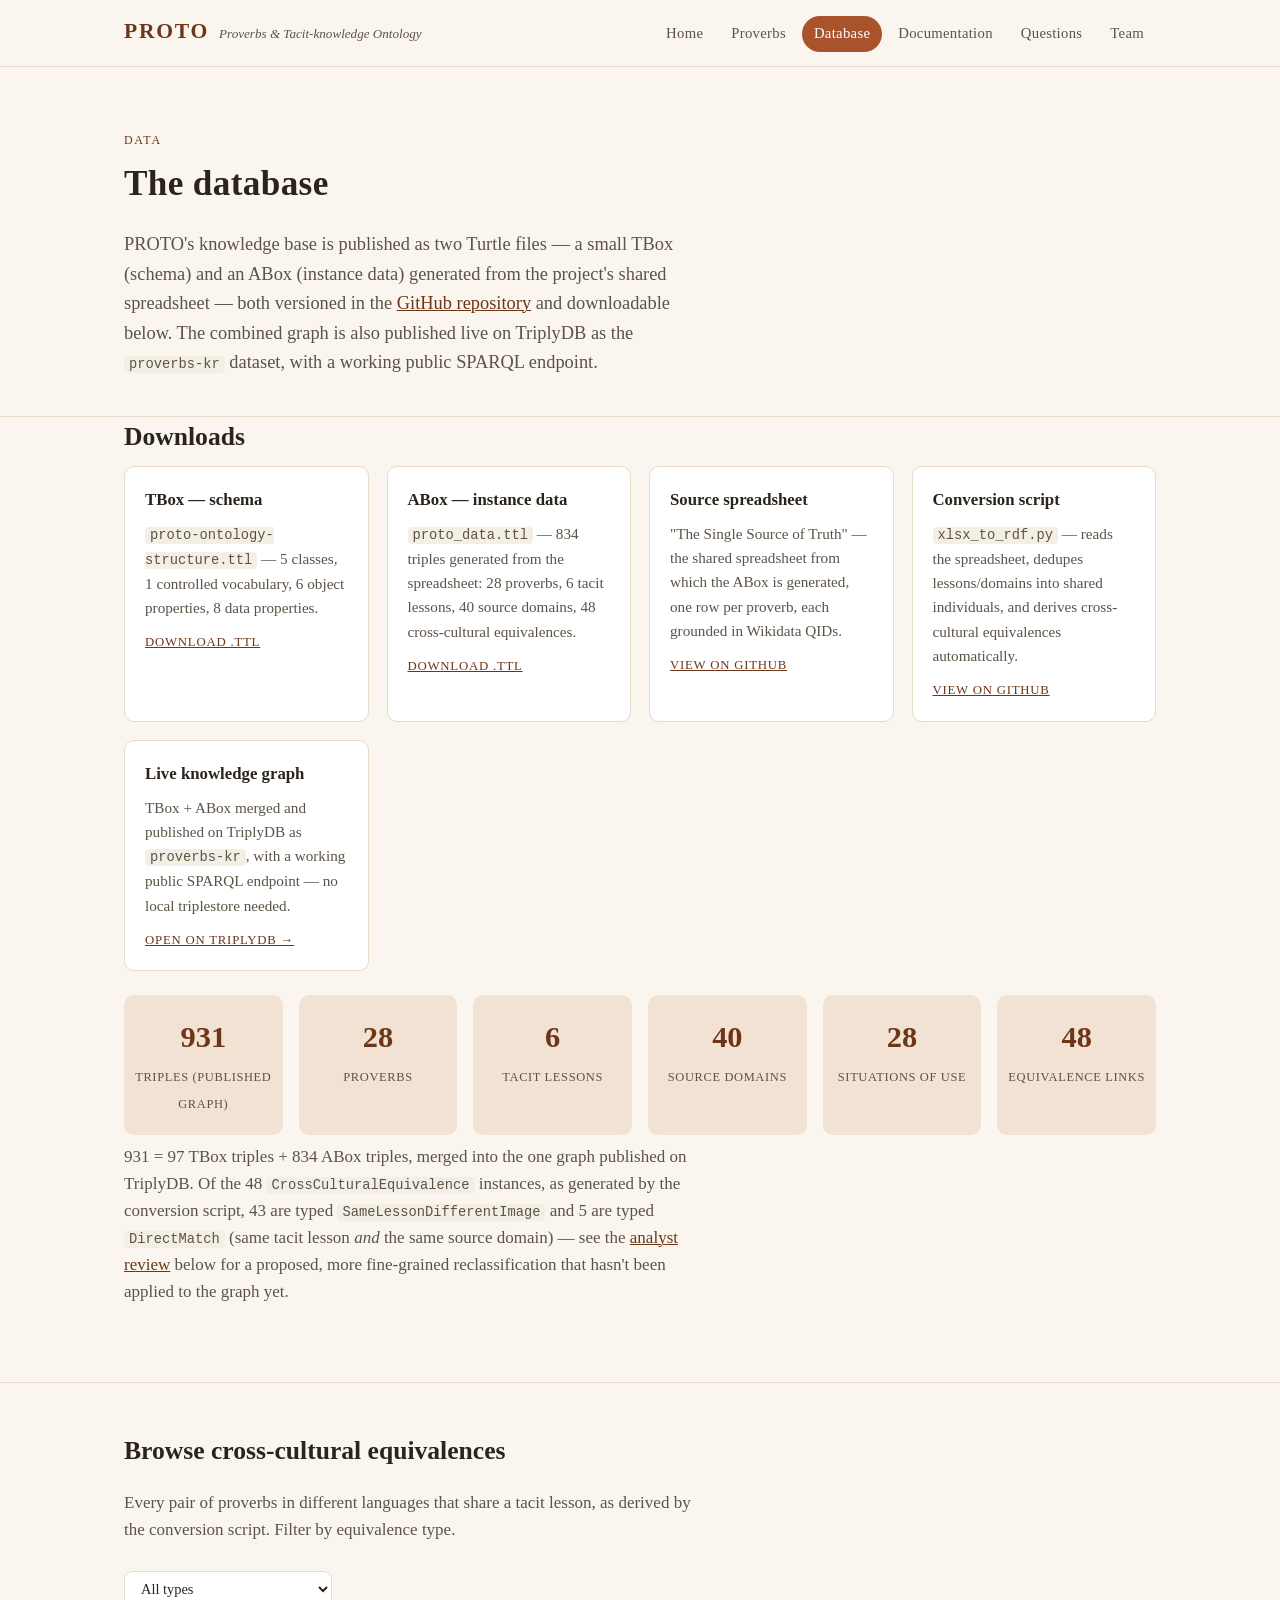
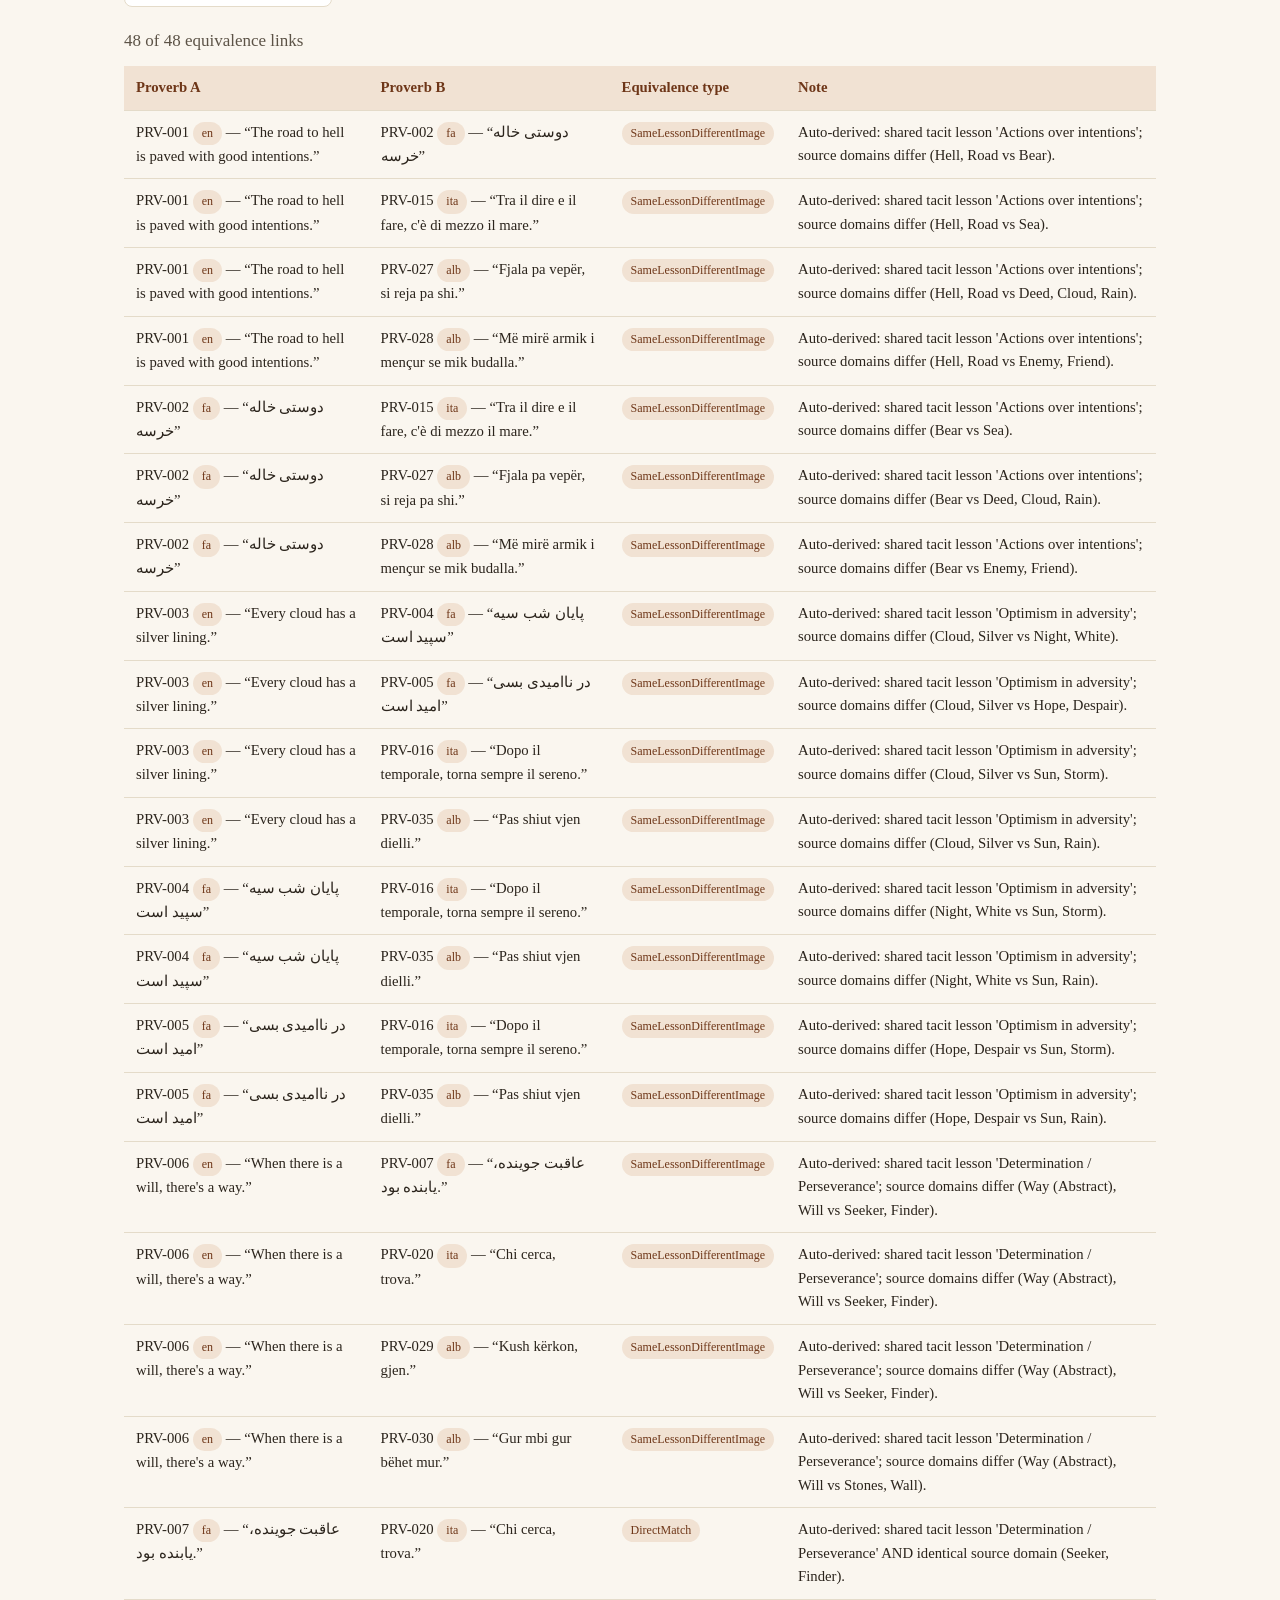
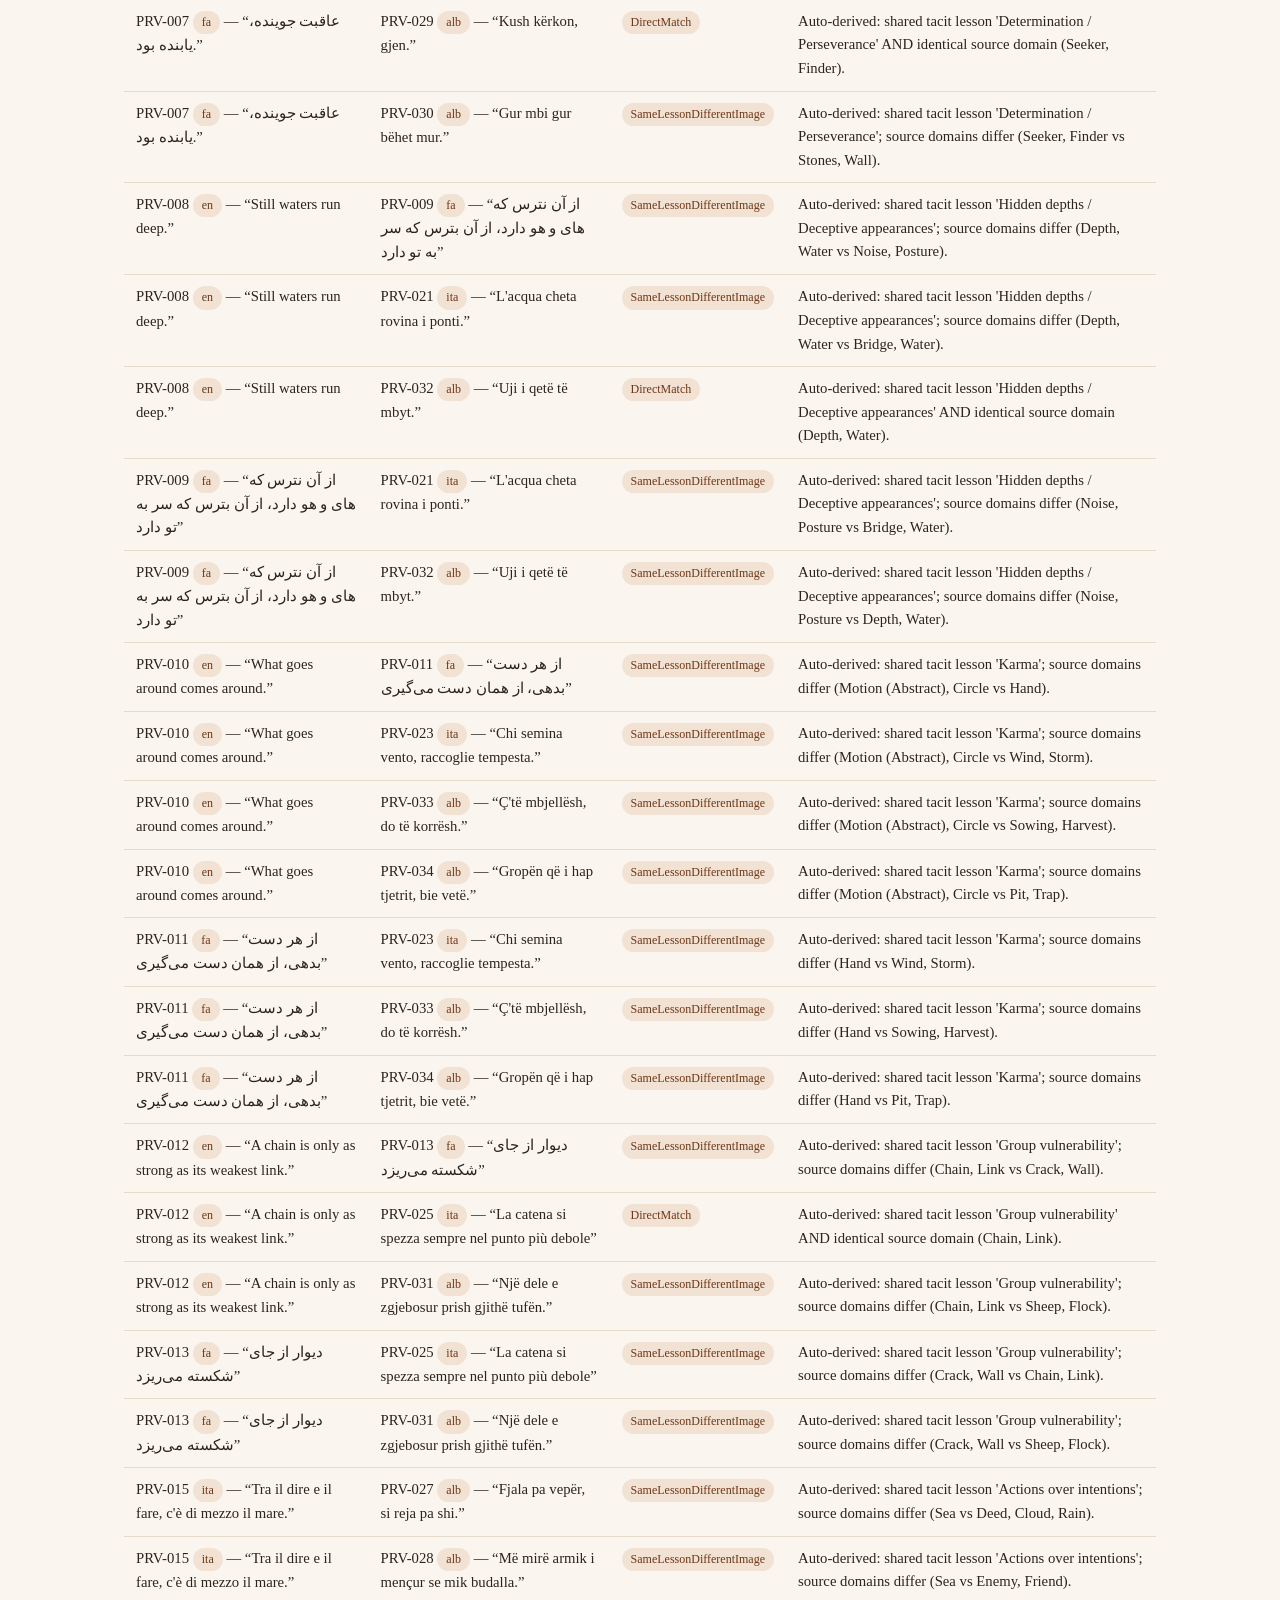
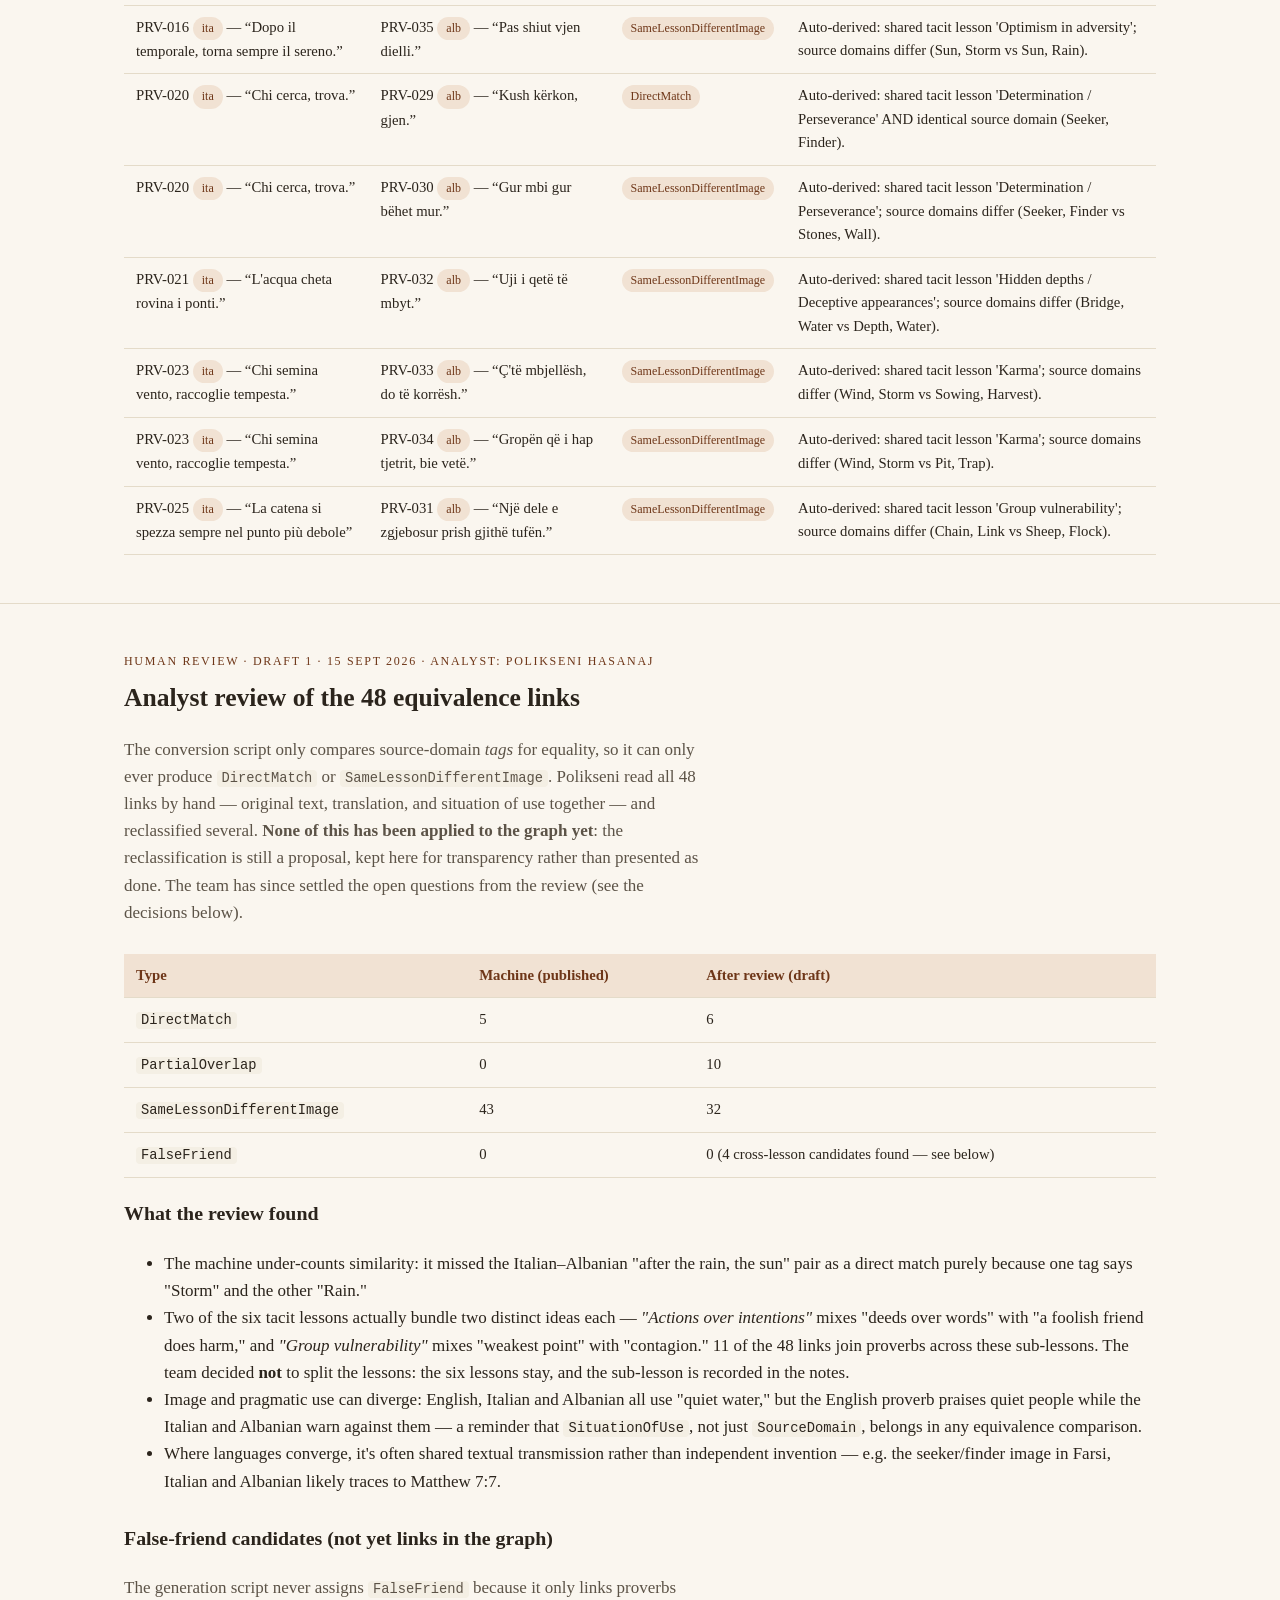
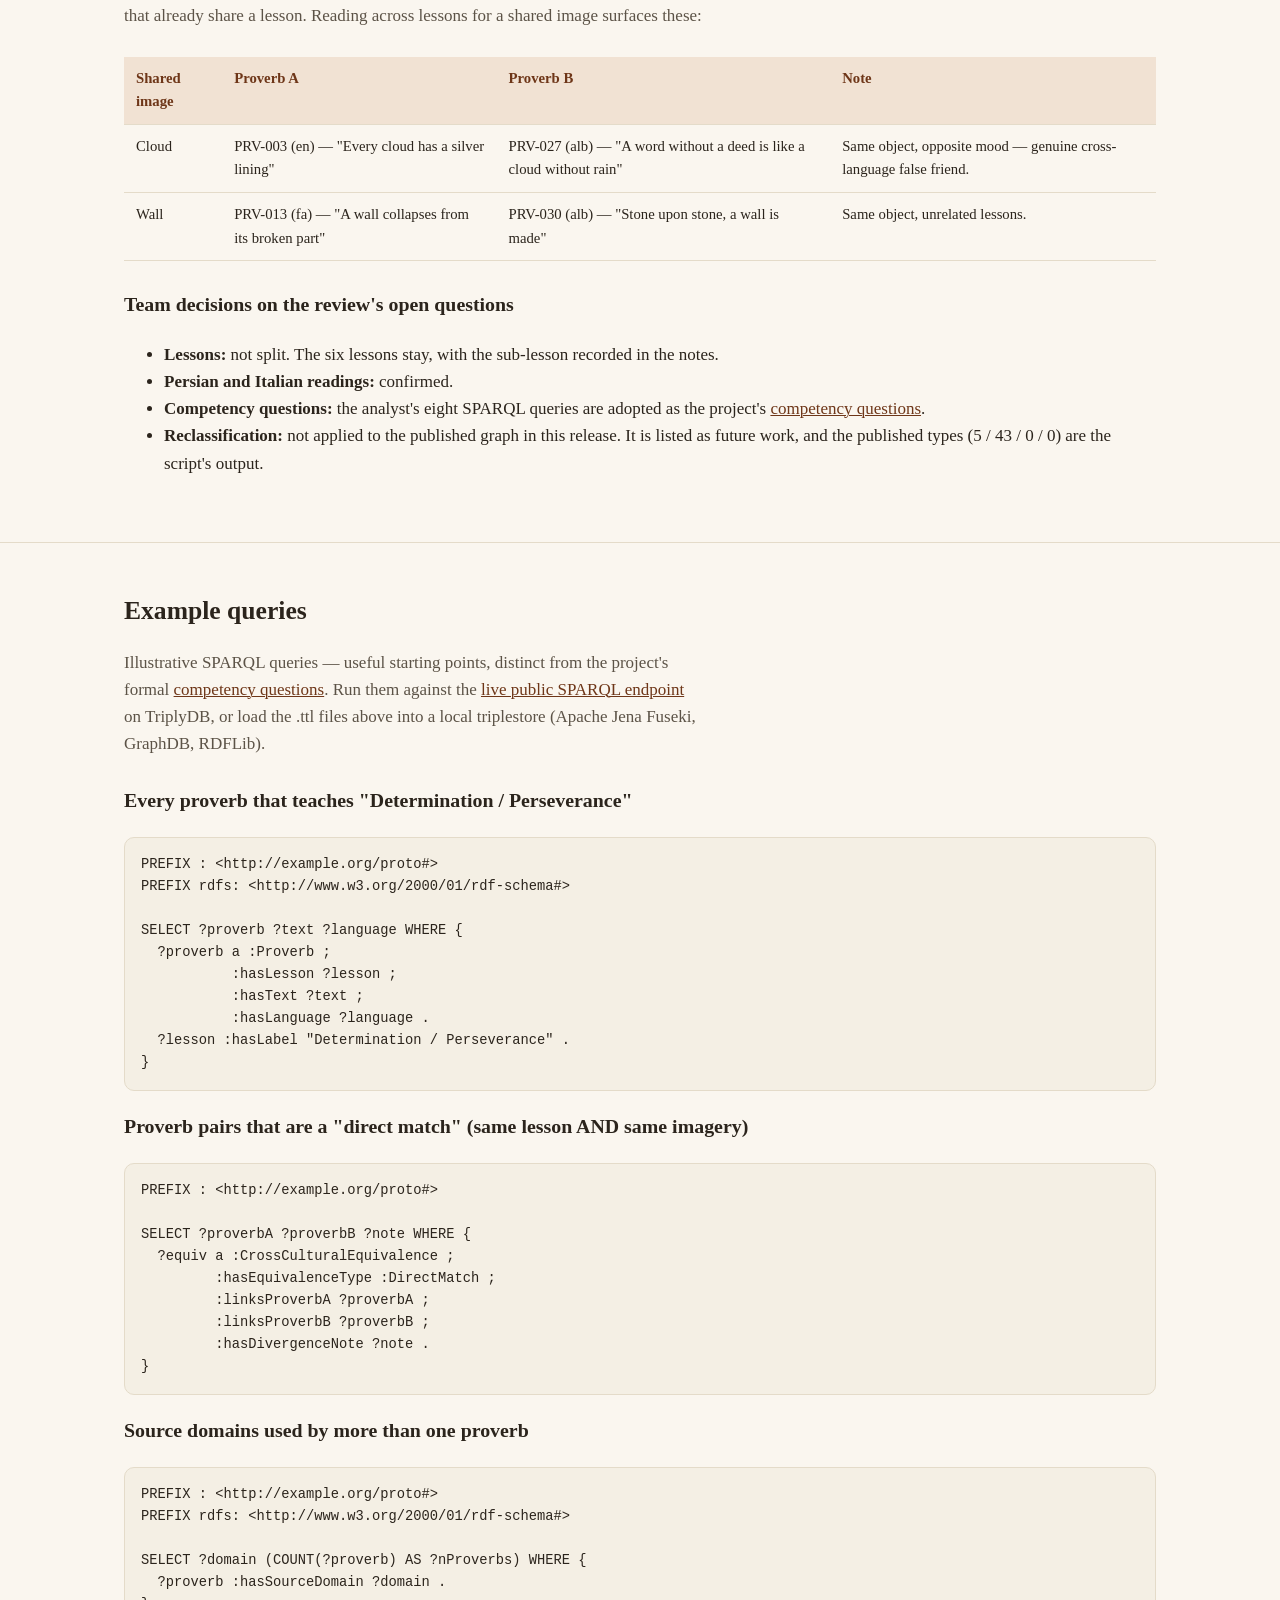
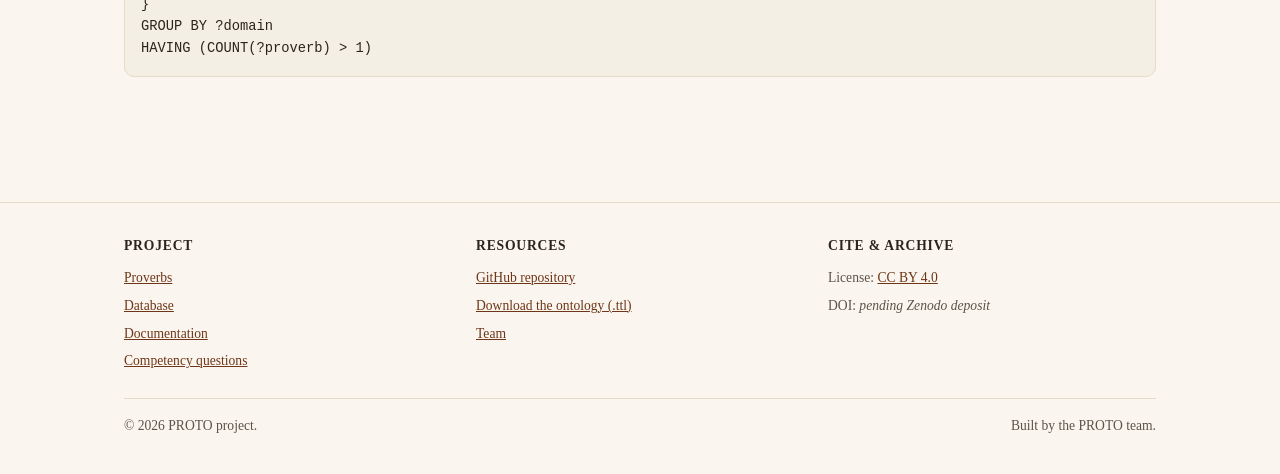
==== docs/database.html @ 0738f1cc "UI for the knowledge project" ====
<!doctype html>
<html lang="en">
<head>
  <meta charset="utf-8">
  <meta name="viewport" content="width=device-width, initial-scale=1, viewport-fit=cover">
  <title>Database — PROTO</title>
  <meta name="description" content="Download the PROTO TBox and ABox, see dataset statistics, browse cross-cultural equivalences, and example SPARQL queries.">
  <link rel="stylesheet" href="assets/css/style.css">
</head>
<body>

  <header class="site-header">
    <div class="nav-inner">
      <a class="brand" href="index.html">
        <span class="mark">PROTO</span>
        <span class="tagline">Proverbs &amp; Tacit-knowledge Ontology</span>
      </a>
      <nav class="site-nav" aria-label="Main">
        <ul>
          <li><a href="index.html">Home</a></li>
          <li><a href="proverbs.html">Proverbs</a></li>
          <li><a href="database.html" aria-current="page">Database</a></li>
          <li><a href="documentation.html">Documentation</a></li>
          <li><a href="questions.html">Questions</a></li>
          <li><a href="team.html">Team</a></li>
        </ul>
      </nav>
    </div>
  </header>

  <main>
    <section class="hero" style="padding-bottom:20px;">
      <div class="wrap">
        <p class="section-kicker">Data</p>
        <h1 style="font-size:2.2rem;">The database</h1>
        <p class="lede">
          PROTO's knowledge base is published as two Turtle files — a small TBox (schema) and
          an ABox (instance data) generated from the project's shared spreadsheet — both
          versioned in the <a href="https://github.com/callmesevda/KR-Project" target="_blank" rel="noopener">GitHub repository</a>
          and downloadable below. The combined graph is also published live on TriplyDB as
          the <code>proverbs-kr</code> dataset, with a working public SPARQL endpoint.
        </p>
      </div>
    </section>

    <section id="downloads" style="padding-top:0;">
      <div class="wrap">
        <h2 class="section-title">Downloads</h2>
        <div class="grid">
          <div class="card">
            <h3>TBox — schema</h3>
            <p><code>proto-ontology-structure.ttl</code> — 5 classes, 1 controlled vocabulary, 6 object properties, 8 data properties.</p>
            <div class="meta"><a href="data/proto-ontology-structure.ttl" download>Download .ttl</a></div>
          </div>
          <div class="card">
            <h3>ABox — instance data</h3>
            <p><code>proto_data.ttl</code> — 834 triples generated from the spreadsheet: 28 proverbs, 6 tacit lessons, 40 source domains, 48 cross-cultural equivalences.</p>
            <div class="meta"><a href="data/proto_data.ttl" download>Download .ttl</a></div>
          </div>
          <div class="card">
            <h3>Source spreadsheet</h3>
            <p>"The Single Source of Truth" — the shared spreadsheet from which the ABox is generated, one row per proverb, each grounded in Wikidata QIDs.</p>
            <div class="meta"><a href="https://github.com/callmesevda/KR-Project/blob/main/The%20Single%20Source%20of%20Truth%20-%20Formatted.xlsx" target="_blank" rel="noopener">View on GitHub</a></div>
          </div>
          <div class="card">
            <h3>Conversion script</h3>
            <p><code>xlsx_to_rdf.py</code> — reads the spreadsheet, dedupes lessons/domains into shared individuals, and derives cross-cultural equivalences automatically.</p>
            <div class="meta"><a href="https://github.com/callmesevda/KR-Project/blob/main/xlsx_to_rdf.py" target="_blank" rel="noopener">View on GitHub</a></div>
          </div>
          <div class="card">
            <h3>Live knowledge graph</h3>
            <p>TBox + ABox merged and published on TriplyDB as <code>proverbs-kr</code>, with a
              working public SPARQL endpoint — no local triplestore needed.</p>
            <div class="meta"><a href="https://triplydb.com/SevdaRezaeiMelal/proverbs-kr" target="_blank" rel="noopener">Open on TriplyDB →</a></div>
          </div>
        </div>

        <div class="stat-row">
          <div class="stat"><span class="num">931</span><span class="label">Triples (published graph)</span></div>
          <div class="stat"><span class="num">28</span><span class="label">Proverbs</span></div>
          <div class="stat"><span class="num">6</span><span class="label">Tacit lessons</span></div>
          <div class="stat"><span class="num">40</span><span class="label">Source domains</span></div>
          <div class="stat"><span class="num">28</span><span class="label">Situations of use</span></div>
          <div class="stat"><span class="num">48</span><span class="label">Equivalence links</span></div>
        </div>
        <p class="section-intro" style="margin-top:8px;">
          931 = 97 TBox triples + 834 ABox triples, merged into the one graph published on
          TriplyDB. Of the 48 <code>CrossCulturalEquivalence</code> instances, as generated by
          the conversion script, 43 are typed <code>SameLessonDifferentImage</code> and 5 are
          typed <code>DirectMatch</code> (same tacit lesson <em>and</em> the same source
          domain) — see the <a href="#review">analyst review</a> below for a proposed, more
          fine-grained reclassification that hasn't been applied to the graph yet.
        </p>
      </div>
    </section>

    <section id="equivalences">
      <div class="wrap">
        <h2 class="section-title">Browse cross-cultural equivalences</h2>
        <p class="section-intro">
          Every pair of proverbs in different languages that share a tacit lesson, as derived
          by the conversion script. Filter by equivalence type.
        </p>
        <div class="filter-bar">
          <select id="equiv-type-filter" aria-label="Filter by equivalence type">
            <option value="">All types</option>
          </select>
        </div>
        <p id="equiv-count" class="section-intro" style="margin-bottom:12px;"></p>
        <div class="table-scroll">
          <table class="data-table">
            <thead>
              <tr>
                <th>Proverb A</th>
                <th>Proverb B</th>
                <th>Equivalence type</th>
                <th>Note</th>
              </tr>
            </thead>
            <tbody id="equiv-body">
              <tr><td colspan="4">Loading…</td></tr>
            </tbody>
          </table>
        </div>
      </div>
    </section>

    <section id="review">
      <div class="wrap">
        <p class="section-kicker">Human review · Draft 1 · 15 Sept 2026 · Analyst: Polikseni Hasanaj</p>
        <h2 class="section-title">Analyst review of the 48 equivalence links</h2>
        <p class="section-intro">
          The conversion script only compares source-domain <em>tags</em> for equality, so it
          can only ever produce <code>DirectMatch</code> or <code>SameLessonDifferentImage</code>.
          Polikseni read all 48 links by hand — original text, translation, and situation of use
          together — and reclassified several. <strong>None of this has been applied to the
          graph yet</strong>: the reclassification is still a proposal, kept here for
          transparency rather than presented as done. The team has since settled the open
          questions from the review (see the decisions below).
        </p>

        <div class="table-scroll">
          <table class="data-table">
            <thead><tr><th>Type</th><th>Machine (published)</th><th>After review (draft)</th></tr></thead>
            <tbody>
              <tr><td><code>DirectMatch</code></td><td>5</td><td>6</td></tr>
              <tr><td><code>PartialOverlap</code></td><td>0</td><td>10</td></tr>
              <tr><td><code>SameLessonDifferentImage</code></td><td>43</td><td>32</td></tr>
              <tr><td><code>FalseFriend</code></td><td>0</td><td>0 (4 cross-lesson candidates found — see below)</td></tr>
            </tbody>
          </table>
        </div>

        <h3>What the review found</h3>
        <ul class="bullets" style="margin-top:8px; gap:12px;">
          <li>The machine under-counts similarity: it missed the Italian–Albanian "after the rain, the sun" pair as a direct match purely because one tag says "Storm" and the other "Rain."</li>
          <li>Two of the six tacit lessons actually bundle two distinct ideas each — <em>"Actions over intentions"</em> mixes "deeds over words" with "a foolish friend does harm," and <em>"Group vulnerability"</em> mixes "weakest point" with "contagion." 11 of the 48 links join proverbs across these sub-lessons. The team decided <strong>not</strong> to split the lessons: the six lessons stay, and the sub-lesson is recorded in the notes.</li>
          <li>Image and pragmatic use can diverge: English, Italian and Albanian all use "quiet water," but the English proverb praises quiet people while the Italian and Albanian warn against them — a reminder that <code>SituationOfUse</code>, not just <code>SourceDomain</code>, belongs in any equivalence comparison.</li>
          <li>Where languages converge, it's often shared textual transmission rather than independent invention — e.g. the seeker/finder image in Farsi, Italian and Albanian likely traces to Matthew 7:7.</li>
        </ul>

        <h3 style="margin-top:28px;">False-friend candidates (not yet links in the graph)</h3>
        <p class="section-intro">The generation script never assigns <code>FalseFriend</code> because it only links proverbs that already share a lesson. Reading across lessons for a shared image surfaces these:</p>
        <div class="table-scroll">
          <table class="data-table">
            <thead><tr><th>Shared image</th><th>Proverb A</th><th>Proverb B</th><th>Note</th></tr></thead>
            <tbody>
              <tr><td>Cloud</td><td>PRV-003 (en) — "Every cloud has a silver lining"</td><td>PRV-027 (alb) — "A word without a deed is like a cloud without rain"</td><td>Same object, opposite mood — genuine cross-language false friend.</td></tr>
              <tr><td>Wall</td><td>PRV-013 (fa) — "A wall collapses from its broken part"</td><td>PRV-030 (alb) — "Stone upon stone, a wall is made"</td><td>Same object, unrelated lessons.</td></tr>
            </tbody>
          </table>
        </div>

        <h3 style="margin-top:28px;">Team decisions on the review's open questions</h3>
        <ul class="bullets" style="margin-top:8px; gap:10px;">
          <li><strong>Lessons:</strong> not split. The six lessons stay, with the sub-lesson recorded in the notes.</li>
          <li><strong>Persian and Italian readings:</strong> confirmed.</li>
          <li><strong>Competency questions:</strong> the analyst's eight SPARQL queries are adopted as the project's <a href="questions.html">competency questions</a>.</li>
          <li><strong>Reclassification:</strong> not applied to the published graph in this release. It is listed as future work, and the published types (5 / 43 / 0 / 0) are the script's output.</li>
        </ul>
      </div>
    </section>

    <section id="sparql">
      <div class="wrap">
        <h2 class="section-title">Example queries</h2>
        <p class="section-intro">
          Illustrative SPARQL queries — useful starting points, distinct from the project's
          formal <a href="questions.html">competency questions</a>. Run them against the
          <a href="https://triplydb.com/SevdaRezaeiMelal/proverbs-kr/sparql" target="_blank" rel="noopener">live public SPARQL endpoint</a>
          on TriplyDB, or load the .ttl files above into a local triplestore (Apache Jena
          Fuseki, GraphDB, RDFLib).
        </p>

        <h3>Every proverb that teaches "Determination / Perseverance"</h3>
        <pre><code>PREFIX : &lt;http://example.org/proto#&gt;
PREFIX rdfs: &lt;http://www.w3.org/2000/01/rdf-schema#&gt;

SELECT ?proverb ?text ?language WHERE {
  ?proverb a :Proverb ;
           :hasLesson ?lesson ;
           :hasText ?text ;
           :hasLanguage ?language .
  ?lesson :hasLabel "Determination / Perseverance" .
}</code></pre>

        <h3>Proverb pairs that are a "direct match" (same lesson AND same imagery)</h3>
        <pre><code>PREFIX : &lt;http://example.org/proto#&gt;

SELECT ?proverbA ?proverbB ?note WHERE {
  ?equiv a :CrossCulturalEquivalence ;
         :hasEquivalenceType :DirectMatch ;
         :linksProverbA ?proverbA ;
         :linksProverbB ?proverbB ;
         :hasDivergenceNote ?note .
}</code></pre>

        <h3>Source domains used by more than one proverb</h3>
        <pre><code>PREFIX : &lt;http://example.org/proto#&gt;
PREFIX rdfs: &lt;http://www.w3.org/2000/01/rdf-schema#&gt;

SELECT ?domain (COUNT(?proverb) AS ?nProverbs) WHERE {
  ?proverb :hasSourceDomain ?domain .
}
GROUP BY ?domain
HAVING (COUNT(?proverb) &gt; 1)</code></pre>
      </div>
    </section>
  </main>

  <footer class="site-footer">
    <div class="wrap">
      <div class="footer-cols">
        <div>
          <h4>Project</h4>
          <ul>
            <li><a href="proverbs.html">Proverbs</a></li>
            <li><a href="database.html">Database</a></li>
            <li><a href="documentation.html">Documentation</a></li>
            <li><a href="questions.html">Competency questions</a></li>
          </ul>
        </div>
        <div>
          <h4>Resources</h4>
          <ul>
            <li><a href="https://github.com/callmesevda/KR-Project" target="_blank" rel="noopener">GitHub repository</a></li>
            <li><a href="database.html#downloads">Download the ontology (.ttl)</a></li>
            <li><a href="team.html">Team</a></li>
          </ul>
        </div>
        <div>
          <h4>Cite &amp; archive</h4>
          <ul>
            <li>License: <a href="https://creativecommons.org/licenses/by/4.0/" target="_blank" rel="noopener">CC BY 4.0</a></li>
            <li>DOI: <em>pending Zenodo deposit</em></li>
          </ul>
        </div>
      </div>
      <div class="footer-bottom">
        <span>© 2026 PROTO project.</span>
        <span>Built by the PROTO team.</span>
      </div>
    </div>
  </footer>

  <script src="assets/js/proto-data.js"></script>
  <script src="assets/js/equivalences.js"></script>
</body>
</html>
---- docs/assets/css/style.css ----
/* ==========================================================================
   PROTO — Proverbs & Tacit-knowledge Ontology
   Shared stylesheet for the project website
   ========================================================================== */

:root {
  --ink: #2b241c;
  --ink-soft: #5c5347;
  --paper: #faf6ef;
  --paper-raised: #ffffff;
  --line: #e4dbc9;
  --accent: #a8532c;
  --accent-soft: #f1e2d3;
  --accent-ink: #6e3618;
  --code-bg: #f4efe4;
  --radius: 10px;
  --max-width: 1080px;
  color-scheme: light;
}

@media (prefers-color-scheme: dark) {
  :root:not([data-theme="light"]) {
    --ink: #ece5d8;
    --ink-soft: #b9ad99;
    --paper: #1b1712;
    --paper-raised: #241f18;
    --line: #3a3226;
    --accent: #e08a5b;
    --accent-soft: #3a2a1c;
    --accent-ink: #f1b98d;
    --code-bg: #211c15;
    color-scheme: dark;
  }
}

:root[data-theme="dark"] {
  --ink: #ece5d8;
  --ink-soft: #b9ad99;
  --paper: #1b1712;
  --paper-raised: #241f18;
  --line: #3a3226;
  --accent: #e08a5b;
  --accent-soft: #3a2a1c;
  --accent-ink: #f1b98d;
  --code-bg: #211c15;
  color-scheme: dark;
}

* { box-sizing: border-box; }

html {
  padding-top: env(safe-area-inset-top, 0px);
  padding-bottom: env(safe-area-inset-bottom, 0px);
}

body {
  margin: 0;
  background: var(--paper);
  color: var(--ink);
  font-family: "Iowan Old Style", "Palatino Linotype", Georgia, "Source Serif Pro", serif;
  line-height: 1.6;
  font-size: 17px;
}

img { max-width: 100%; }
[hidden] { display: none !important; }

a { color: var(--accent-ink); text-decoration-thickness: 1px; }
a:hover { color: var(--accent); }

.wrap {
  max-width: var(--max-width);
  margin: 0 auto;
  padding: 0 24px;
}

/* ---- Header / nav ---- */
header.site-header {
  position: sticky;
  top: env(safe-area-inset-top, 0px);
  z-index: 20;
  background: var(--paper);
  border-bottom: 1px solid var(--line);
}

.nav-inner {
  max-width: var(--max-width);
  margin: 0 auto;
  padding: 14px 24px;
  display: flex;
  align-items: baseline;
  justify-content: space-between;
  gap: 16px;
  flex-wrap: wrap;
}

.brand {
  display: flex;
  align-items: baseline;
  gap: 10px;
  text-decoration: none;
  color: var(--ink);
}
.brand .mark {
  font-family: "Trajan Pro", "Cinzel", Georgia, serif;
  font-weight: 700;
  letter-spacing: 0.08em;
  font-size: 1.35rem;
  color: var(--accent-ink);
}
.brand .tagline {
  font-size: 0.82rem;
  color: var(--ink-soft);
  font-style: italic;
}

nav.site-nav ul {
  list-style: none;
  display: flex;
  gap: 4px;
  margin: 0;
  padding: 0;
  flex-wrap: wrap;
}
nav.site-nav a {
  display: inline-block;
  padding: 6px 12px;
  border-radius: 999px;
  text-decoration: none;
  color: var(--ink-soft);
  font-size: 0.92rem;
  letter-spacing: 0.02em;
}
nav.site-nav a:hover { background: var(--accent-soft); color: var(--accent-ink); }
nav.site-nav a[aria-current="page"] {
  background: var(--accent);
  color: #fff;
}

/* ---- Hero ---- */
.hero {
  padding: 64px 0 40px;
  border-bottom: 1px solid var(--line);
}
.hero h1 {
  font-size: clamp(2rem, 5vw, 3rem);
  margin: 0 0 12px;
  letter-spacing: 0.01em;
}
.hero .lede {
  font-size: 1.15rem;
  color: var(--ink-soft);
  max-width: 62ch;
}
.hero .cta-row {
  margin-top: 26px;
  display: flex;
  gap: 12px;
  flex-wrap: wrap;
}

.btn {
  display: inline-block;
  padding: 10px 20px;
  border-radius: 999px;
  border: 1px solid var(--accent);
  color: var(--accent-ink);
  text-decoration: none;
  font-size: 0.95rem;
  background: transparent;
}
.btn.solid {
  background: var(--accent);
  color: #fff;
  border-color: var(--accent);
}
.btn:hover { opacity: 0.85; }

/* ---- Sections ---- */
main { padding-bottom: 64px; }
section { padding: 48px 0; border-bottom: 1px solid var(--line); }
section:last-of-type { border-bottom: none; }

h2.section-title {
  font-size: 1.6rem;
  margin: 0 0 8px;
}
.section-kicker {
  text-transform: uppercase;
  letter-spacing: 0.14em;
  font-size: 0.75rem;
  color: var(--accent-ink);
  margin: 0 0 6px;
}
.section-intro {
  color: var(--ink-soft);
  max-width: 68ch;
  margin-bottom: 28px;
}

/* ---- Cards / grid ---- */
.grid {
  display: grid;
  grid-template-columns: repeat(auto-fill, minmax(240px, 1fr));
  gap: 18px;
}
.card {
  background: var(--paper-raised);
  border: 1px solid var(--line);
  border-radius: var(--radius);
  padding: 20px;
}
.card h3 { margin: 0 0 8px; font-size: 1.05rem; }
.card p { margin: 0; color: var(--ink-soft); font-size: 0.95rem; }
.card .meta {
  margin-top: 12px;
  font-size: 0.8rem;
  color: var(--accent-ink);
  text-transform: uppercase;
  letter-spacing: 0.06em;
}

/* ---- Stat row ---- */
.stat-row {
  display: grid;
  grid-template-columns: repeat(auto-fit, minmax(140px, 1fr));
  gap: 16px;
  margin: 24px 0 8px;
}
.stat {
  text-align: center;
  padding: 18px 8px;
  background: var(--accent-soft);
  border-radius: var(--radius);
}
.stat .num {
  font-size: 1.9rem;
  font-weight: 700;
  color: var(--accent-ink);
  display: block;
}
.stat .label {
  font-size: 0.78rem;
  color: var(--ink-soft);
  text-transform: uppercase;
  letter-spacing: 0.05em;
}

/* ---- Tables ---- */
.table-scroll { overflow-x: auto; }
table.data-table {
  width: 100%;
  border-collapse: collapse;
  font-size: 0.92rem;
  min-width: 720px;
}
table.data-table th, table.data-table td {
  text-align: left;
  padding: 10px 12px;
  border-bottom: 1px solid var(--line);
  vertical-align: top;
}
table.data-table th {
  background: var(--accent-soft);
  color: var(--accent-ink);
  position: sticky;
  top: 0;
  font-weight: 600;
}
table.data-table tr:hover td { background: var(--accent-soft); }
.tag {
  display: inline-block;
  padding: 2px 9px;
  border-radius: 999px;
  background: var(--accent-soft);
  color: var(--accent-ink);
  font-size: 0.75rem;
}

/* ---- Filter bar (proverbs page) ---- */
.filter-bar {
  display: flex;
  gap: 10px;
  flex-wrap: wrap;
  margin-bottom: 20px;
}
.filter-bar input, .filter-bar select {
  font-family: inherit;
  font-size: 0.9rem;
  padding: 8px 12px;
  border-radius: 8px;
  border: 1px solid var(--line);
  background: var(--paper-raised);
  color: var(--ink);
}
.filter-bar input { flex: 1; min-width: 180px; }

/* ---- Code / turtle blocks ---- */
pre, code {
  font-family: "SF Mono", Menlo, Consolas, monospace;
  font-size: 0.86rem;
}
pre {
  background: var(--code-bg);
  border: 1px solid var(--line);
  border-radius: var(--radius);
  padding: 16px;
  overflow-x: auto;
}
code { background: var(--code-bg); padding: 1px 5px; border-radius: 4px; }
pre code { background: none; padding: 0; }

/* ---- Details / summary (collapsible SPARQL, etc.) ---- */
details {
  border: 1px solid var(--line);
  border-radius: var(--radius);
  background: var(--paper-raised);
  padding: 4px 16px;
}
details[open] { padding-bottom: 14px; }
details summary {
  cursor: pointer;
  padding: 10px 0;
  font-size: 0.88rem;
  color: var(--accent-ink);
  font-weight: 600;
}
details pre { margin-top: 4px; }

/* ---- Notice / pending banner ---- */
.notice {
  border: 1px dashed var(--accent);
  background: var(--accent-soft);
  border-radius: var(--radius);
  padding: 14px 18px;
  font-size: 0.9rem;
  color: var(--accent-ink);
  margin: 16px 0;
}
.notice strong { color: var(--ink); }

/* ---- Team ---- */
.team-grid {
  display: grid;
  grid-template-columns: repeat(auto-fill, minmax(220px, 1fr));
  gap: 20px;
}
.team-card {
  text-align: center;
  padding: 24px 16px;
  background: var(--paper-raised);
  border: 1px solid var(--line);
  border-radius: var(--radius);
}
.avatar {
  width: 72px;
  height: 72px;
  border-radius: 50%;
  margin: 0 auto 14px;
  display: flex;
  align-items: center;
  justify-content: center;
  background: var(--accent-soft);
  color: var(--accent-ink);
  font-weight: 700;
  font-size: 1.3rem;
  border: 1px solid var(--line);
}
.team-card h3 { margin: 0 0 4px; }
.team-card .role { color: var(--accent-ink); font-size: 0.85rem; margin-bottom: 8px; }
.team-card p { color: var(--ink-soft); font-size: 0.9rem; }

/* ---- Footer ---- */
footer.site-footer {
  border-top: 1px solid var(--line);
  padding: 32px 0 40px;
  padding-bottom: calc(40px + env(safe-area-inset-bottom, 0px));
  color: var(--ink-soft);
  font-size: 0.85rem;
}
.footer-cols {
  display: grid;
  grid-template-columns: repeat(auto-fit, minmax(180px, 1fr));
  gap: 24px;
  margin-bottom: 20px;
}
.footer-cols h4 {
  margin: 0 0 10px;
  color: var(--ink);
  font-size: 0.85rem;
  text-transform: uppercase;
  letter-spacing: 0.06em;
}
.footer-cols ul { list-style: none; margin: 0; padding: 0; }
.footer-cols li { margin-bottom: 6px; }
.footer-bottom {
  border-top: 1px solid var(--line);
  padding-top: 16px;
  display: flex;
  justify-content: space-between;
  flex-wrap: wrap;
  gap: 10px;
}

@media (max-width: 640px) {
  .nav-inner { flex-direction: column; align-items: flex-start; }
  .hero { padding: 44px 0 28px; }
}
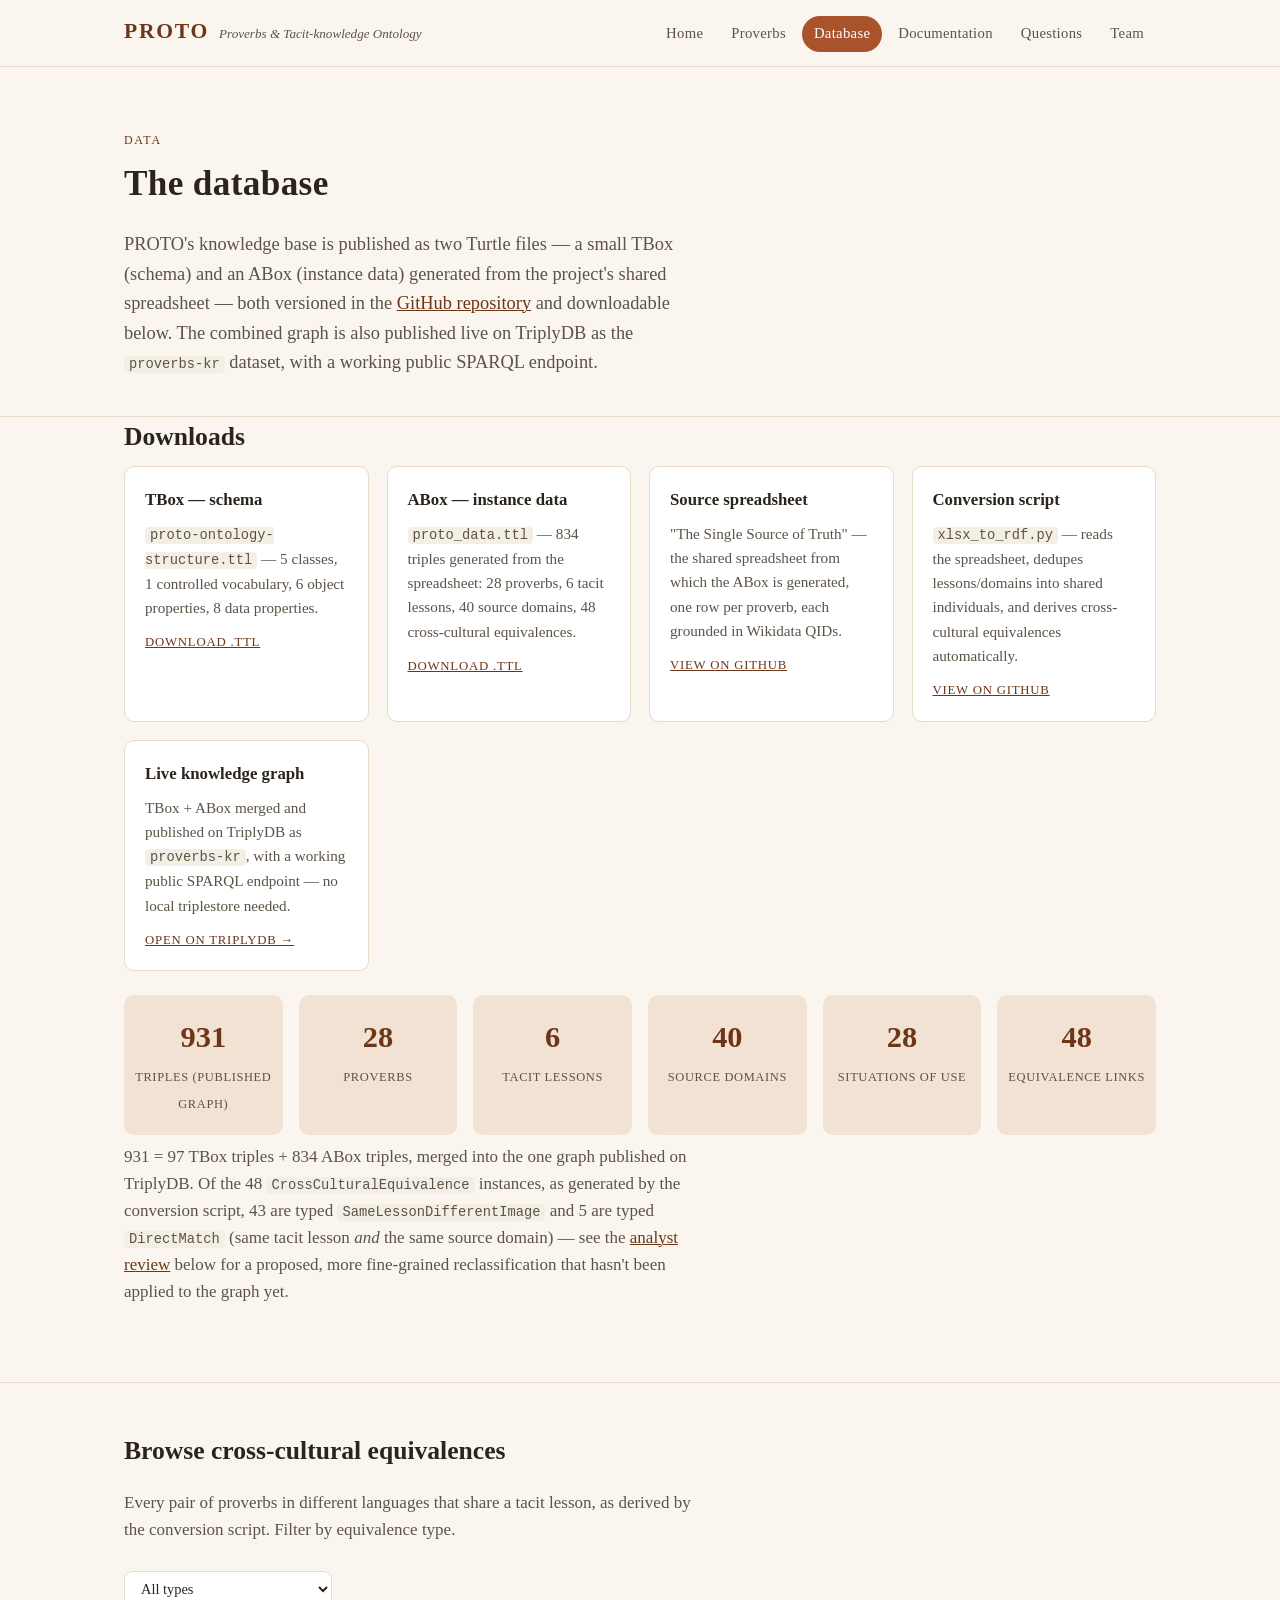
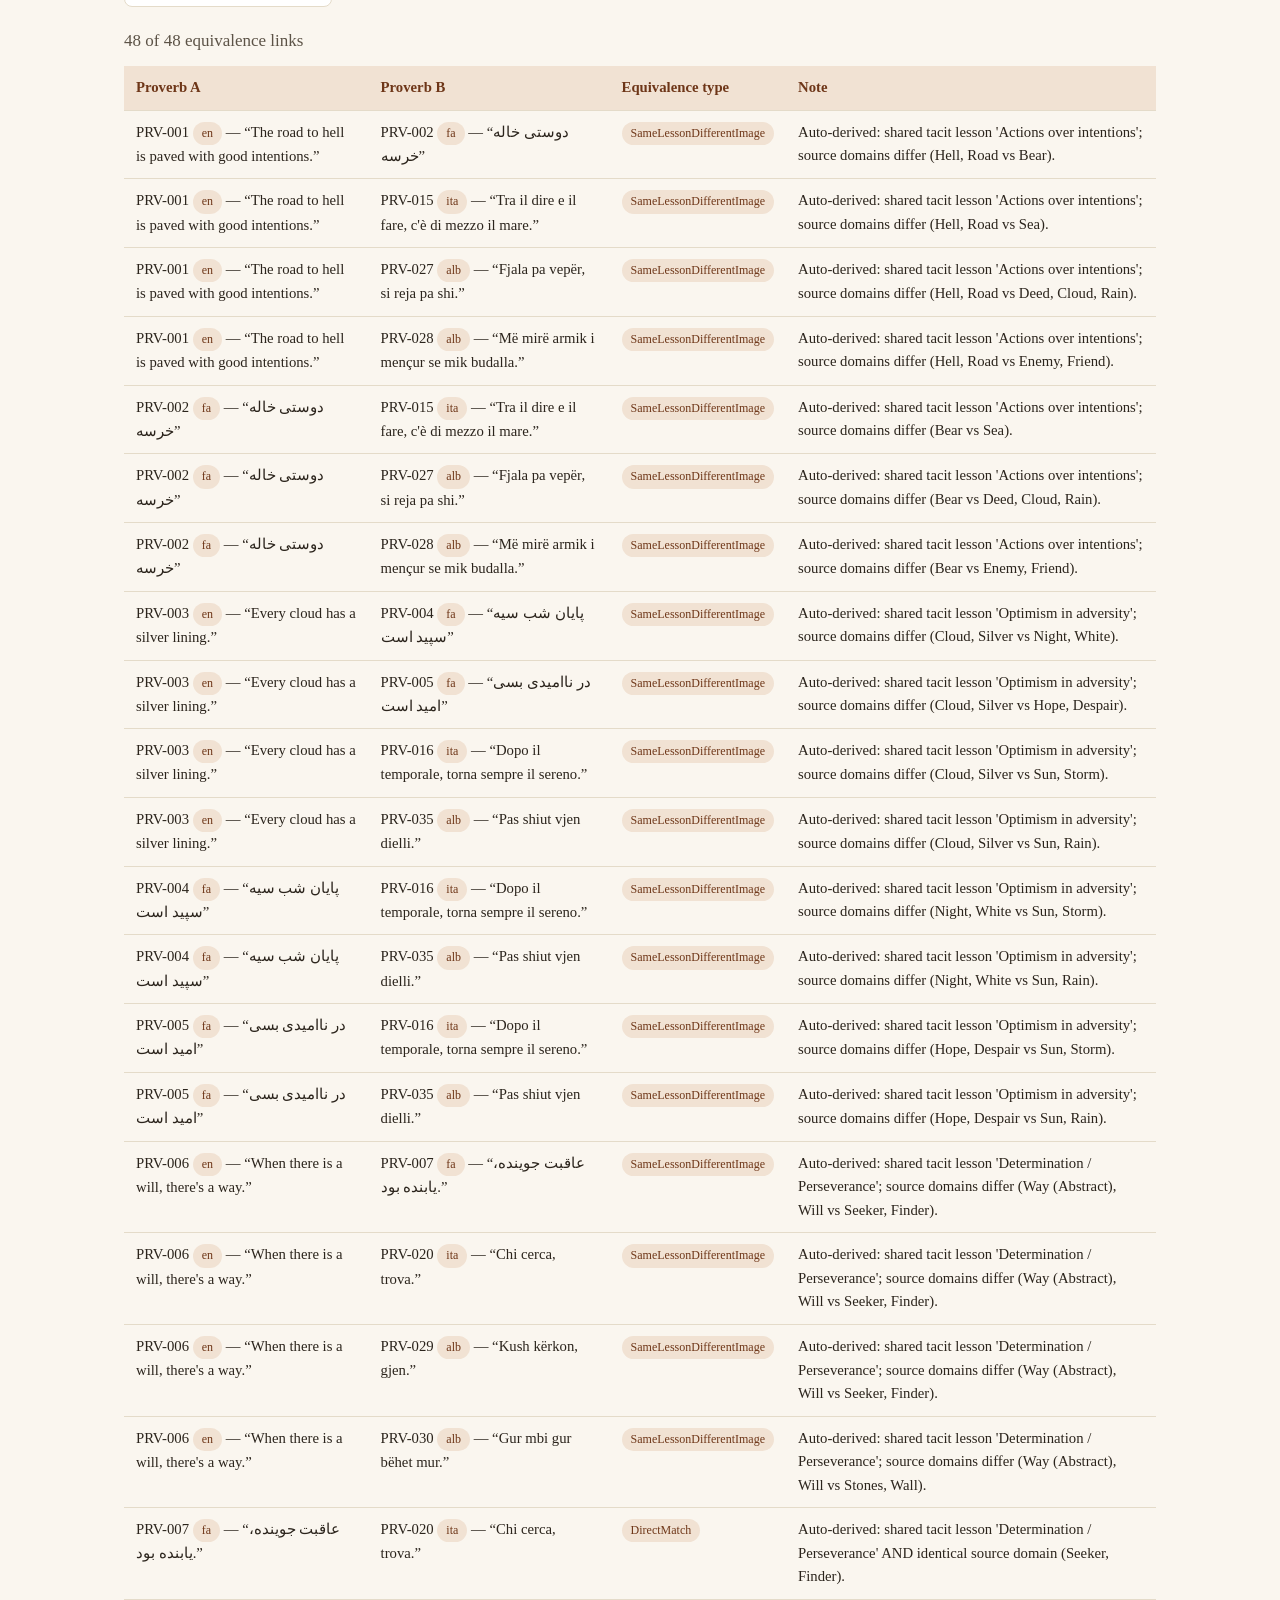
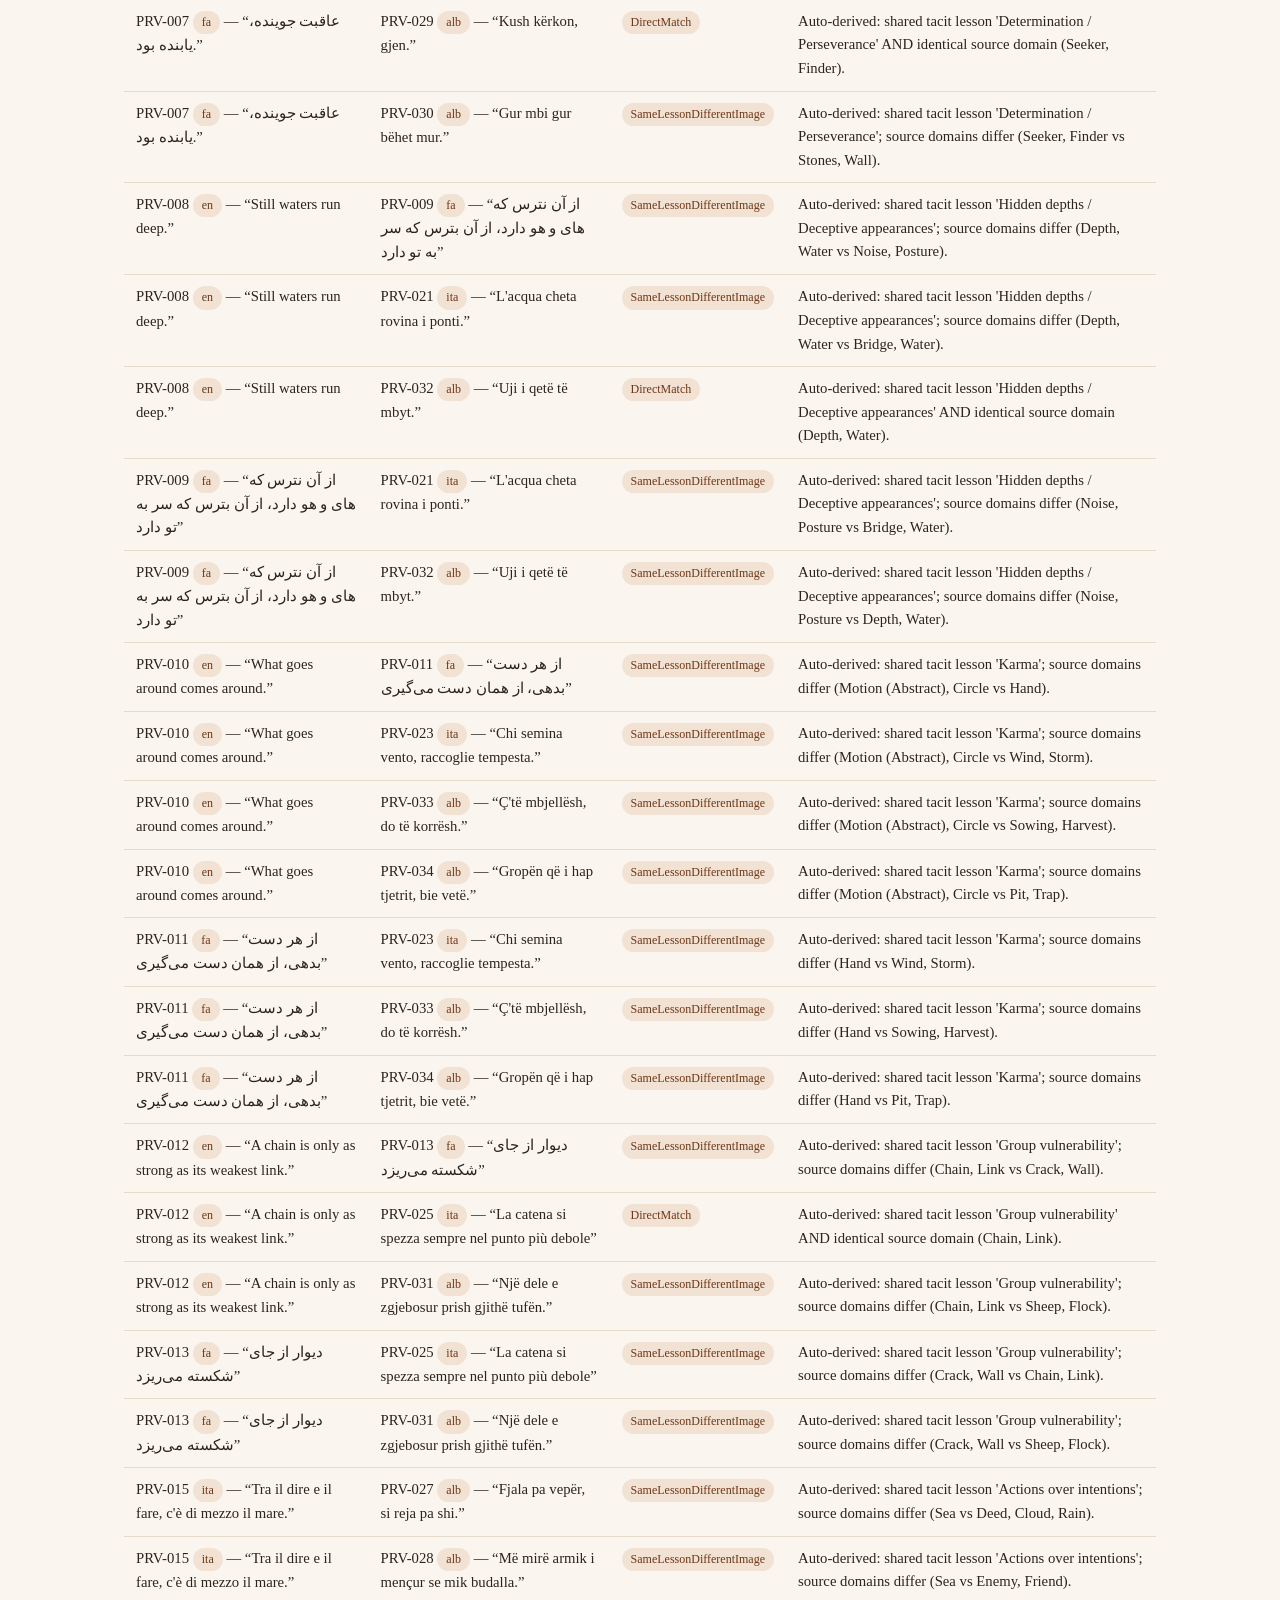
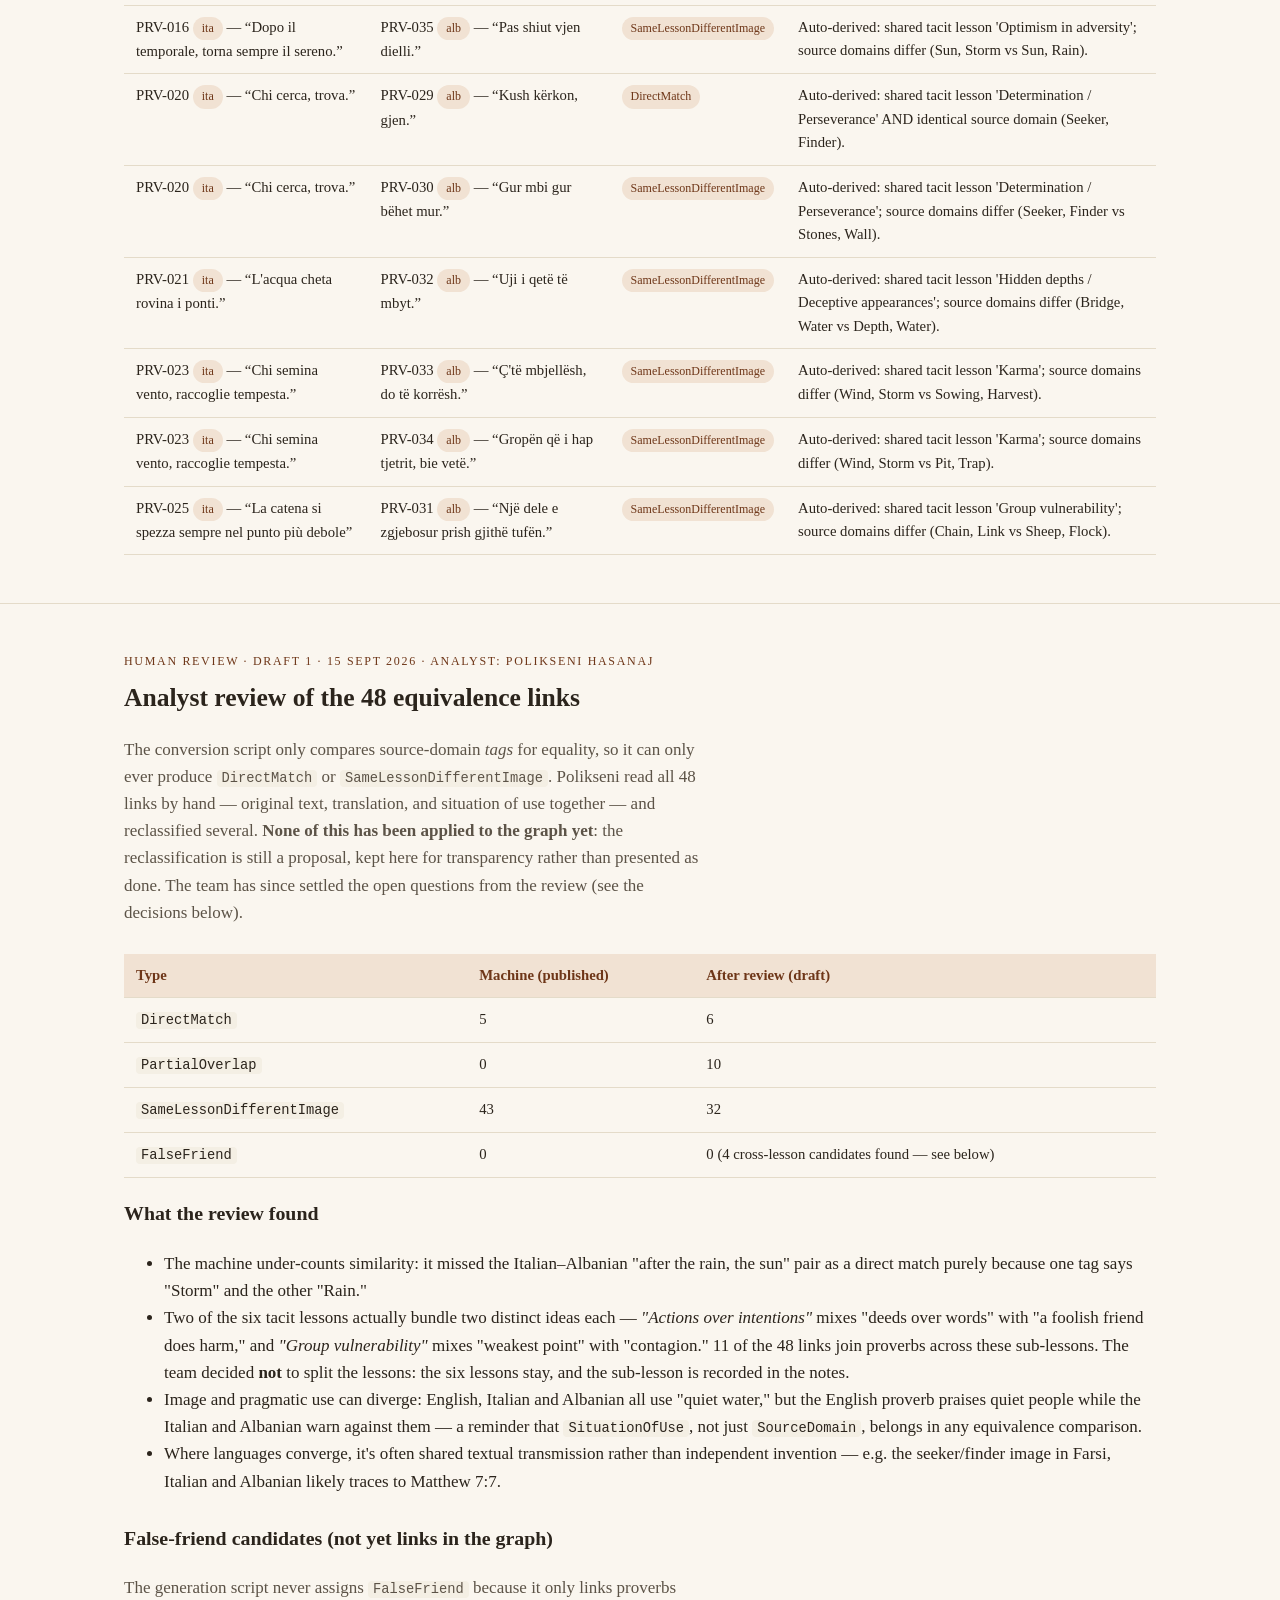
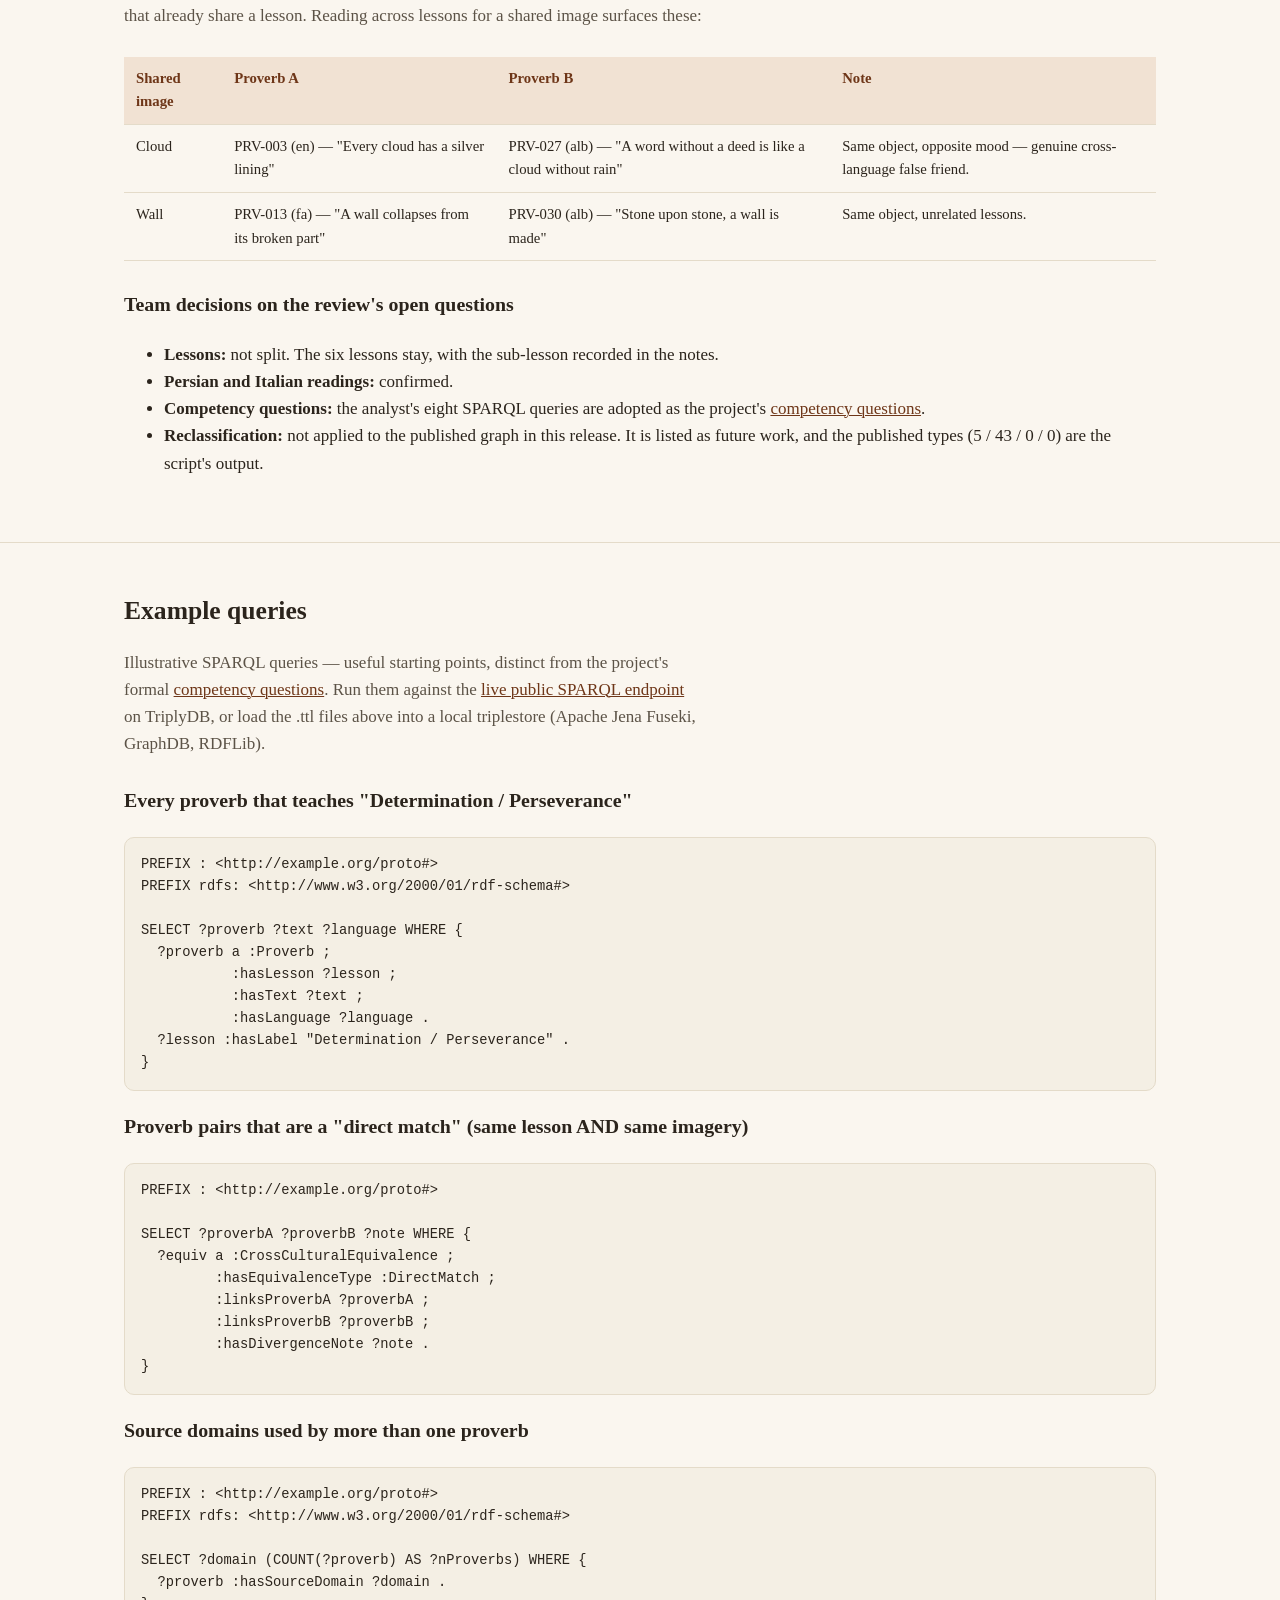
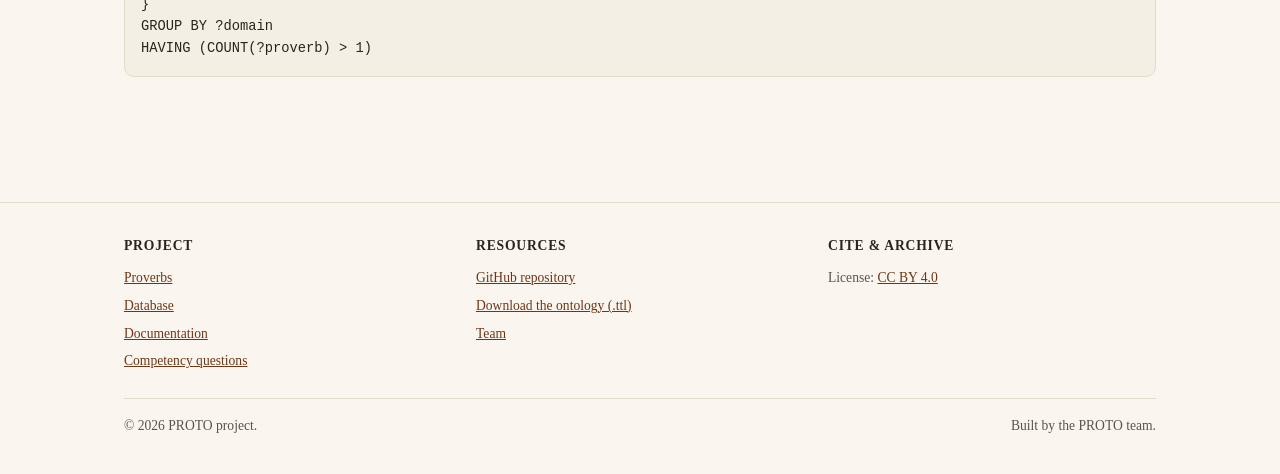
==== commit 812d17cd: "deleted useless files and made some corrections" ====
--- a/docs/database.html
+++ b/docs/database.html
@@ -252,7 +252,6 @@
           <h4>Cite &amp; archive</h4>
           <ul>
             <li>License: <a href="https://creativecommons.org/licenses/by/4.0/" target="_blank" rel="noopener">CC BY 4.0</a></li>
-            <li>DOI: <em>pending Zenodo deposit</em></li>
           </ul>
         </div>
       </div>
--- a/docs/assets/css/style.css
+++ b/docs/assets/css/style.css
@@ -1,8 +1,3 @@
-/* ==========================================================================
-   PROTO — Proverbs & Tacit-knowledge Ontology
-   Shared stylesheet for the project website
-   ========================================================================== */
-
 :root {
   --ink: #2b241c;
   --ink-soft: #5c5347;
@@ -74,7 +69,6 @@
   padding: 0 24px;
 }
 
-/* ---- Header / nav ---- */
 header.site-header {
   position: sticky;
   top: env(safe-area-inset-top, 0px);
@@ -137,7 +131,6 @@
   color: #fff;
 }
 
-/* ---- Hero ---- */
 .hero {
   padding: 64px 0 40px;
   border-bottom: 1px solid var(--line);
@@ -176,7 +169,6 @@
 }
 .btn:hover { opacity: 0.85; }
 
-/* ---- Sections ---- */
 main { padding-bottom: 64px; }
 section { padding: 48px 0; border-bottom: 1px solid var(--line); }
 section:last-of-type { border-bottom: none; }
@@ -198,7 +190,6 @@
   margin-bottom: 28px;
 }
 
-/* ---- Cards / grid ---- */
 .grid {
   display: grid;
   grid-template-columns: repeat(auto-fill, minmax(240px, 1fr));
@@ -220,7 +211,6 @@
   letter-spacing: 0.06em;
 }
 
-/* ---- Stat row ---- */
 .stat-row {
   display: grid;
   grid-template-columns: repeat(auto-fit, minmax(140px, 1fr));
@@ -246,7 +236,6 @@
   letter-spacing: 0.05em;
 }
 
-/* ---- Tables ---- */
 .table-scroll { overflow-x: auto; }
 table.data-table {
   width: 100%;
@@ -277,7 +266,6 @@
   font-size: 0.75rem;
 }
 
-/* ---- Filter bar (proverbs page) ---- */
 .filter-bar {
   display: flex;
   gap: 10px;
@@ -295,7 +283,6 @@
 }
 .filter-bar input { flex: 1; min-width: 180px; }
 
-/* ---- Code / turtle blocks ---- */
 pre, code {
   font-family: "SF Mono", Menlo, Consolas, monospace;
   font-size: 0.86rem;
@@ -310,7 +297,6 @@
 code { background: var(--code-bg); padding: 1px 5px; border-radius: 4px; }
 pre code { background: none; padding: 0; }
 
-/* ---- Details / summary (collapsible SPARQL, etc.) ---- */
 details {
   border: 1px solid var(--line);
   border-radius: var(--radius);
@@ -327,7 +313,6 @@
 }
 details pre { margin-top: 4px; }
 
-/* ---- Notice / pending banner ---- */
 .notice {
   border: 1px dashed var(--accent);
   background: var(--accent-soft);
@@ -339,7 +324,6 @@
 }
 .notice strong { color: var(--ink); }
 
-/* ---- Team ---- */
 .team-grid {
   display: grid;
   grid-template-columns: repeat(auto-fill, minmax(220px, 1fr));
@@ -370,7 +354,6 @@
 .team-card .role { color: var(--accent-ink); font-size: 0.85rem; margin-bottom: 8px; }
 .team-card p { color: var(--ink-soft); font-size: 0.9rem; }
 
-/* ---- Footer ---- */
 footer.site-footer {
   border-top: 1px solid var(--line);
   padding: 32px 0 40px;
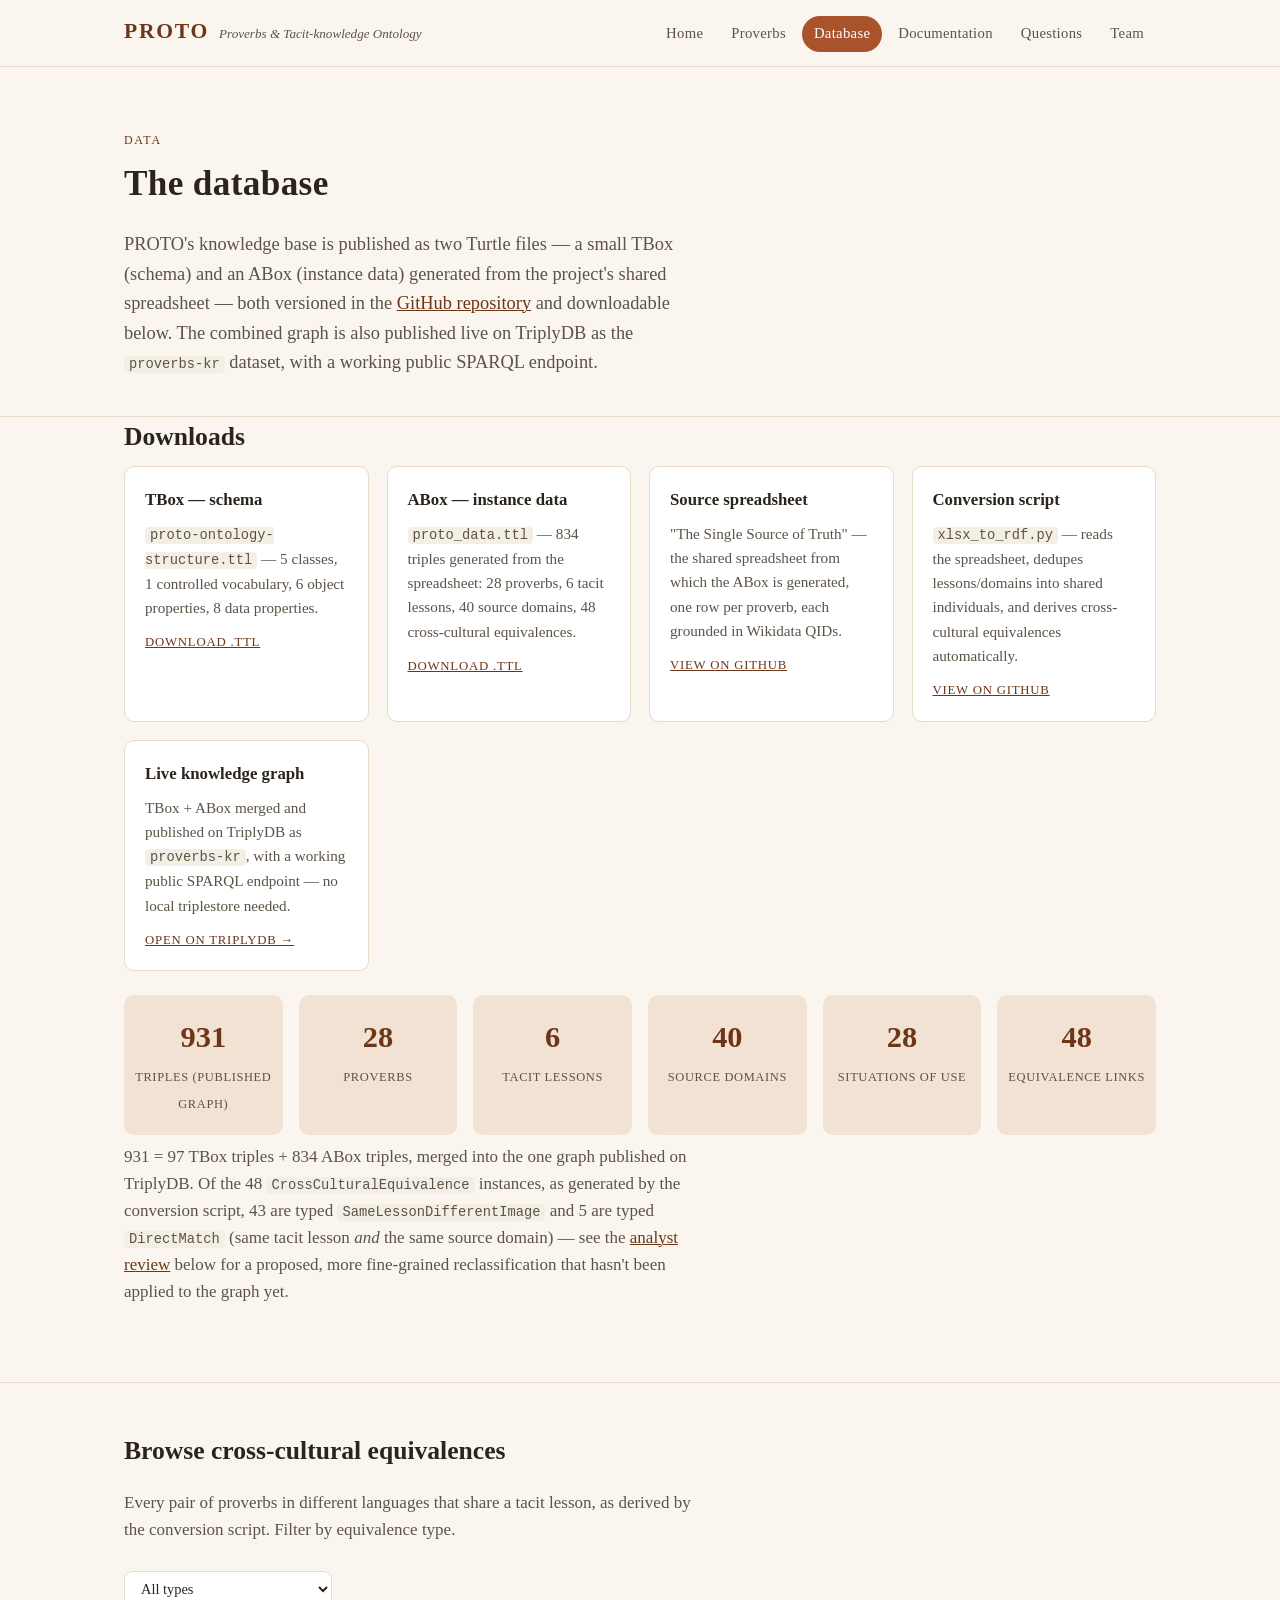
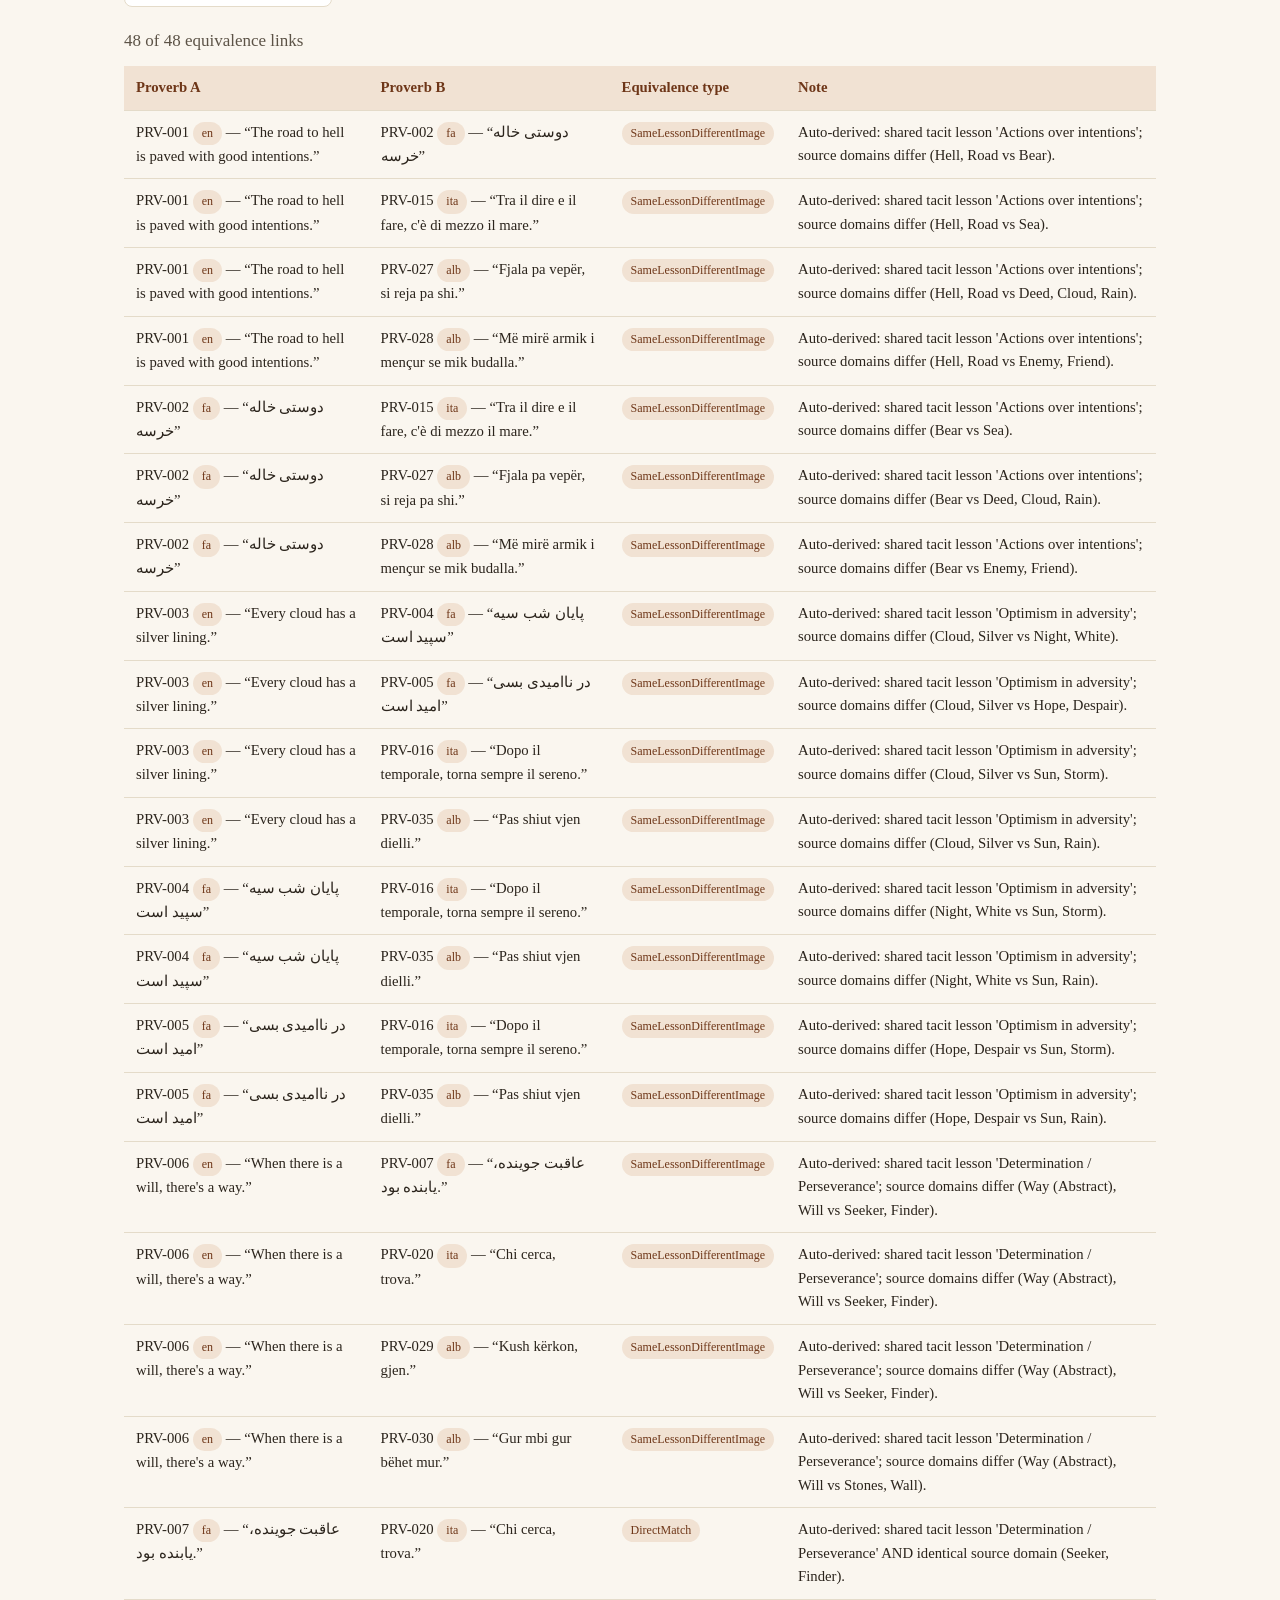
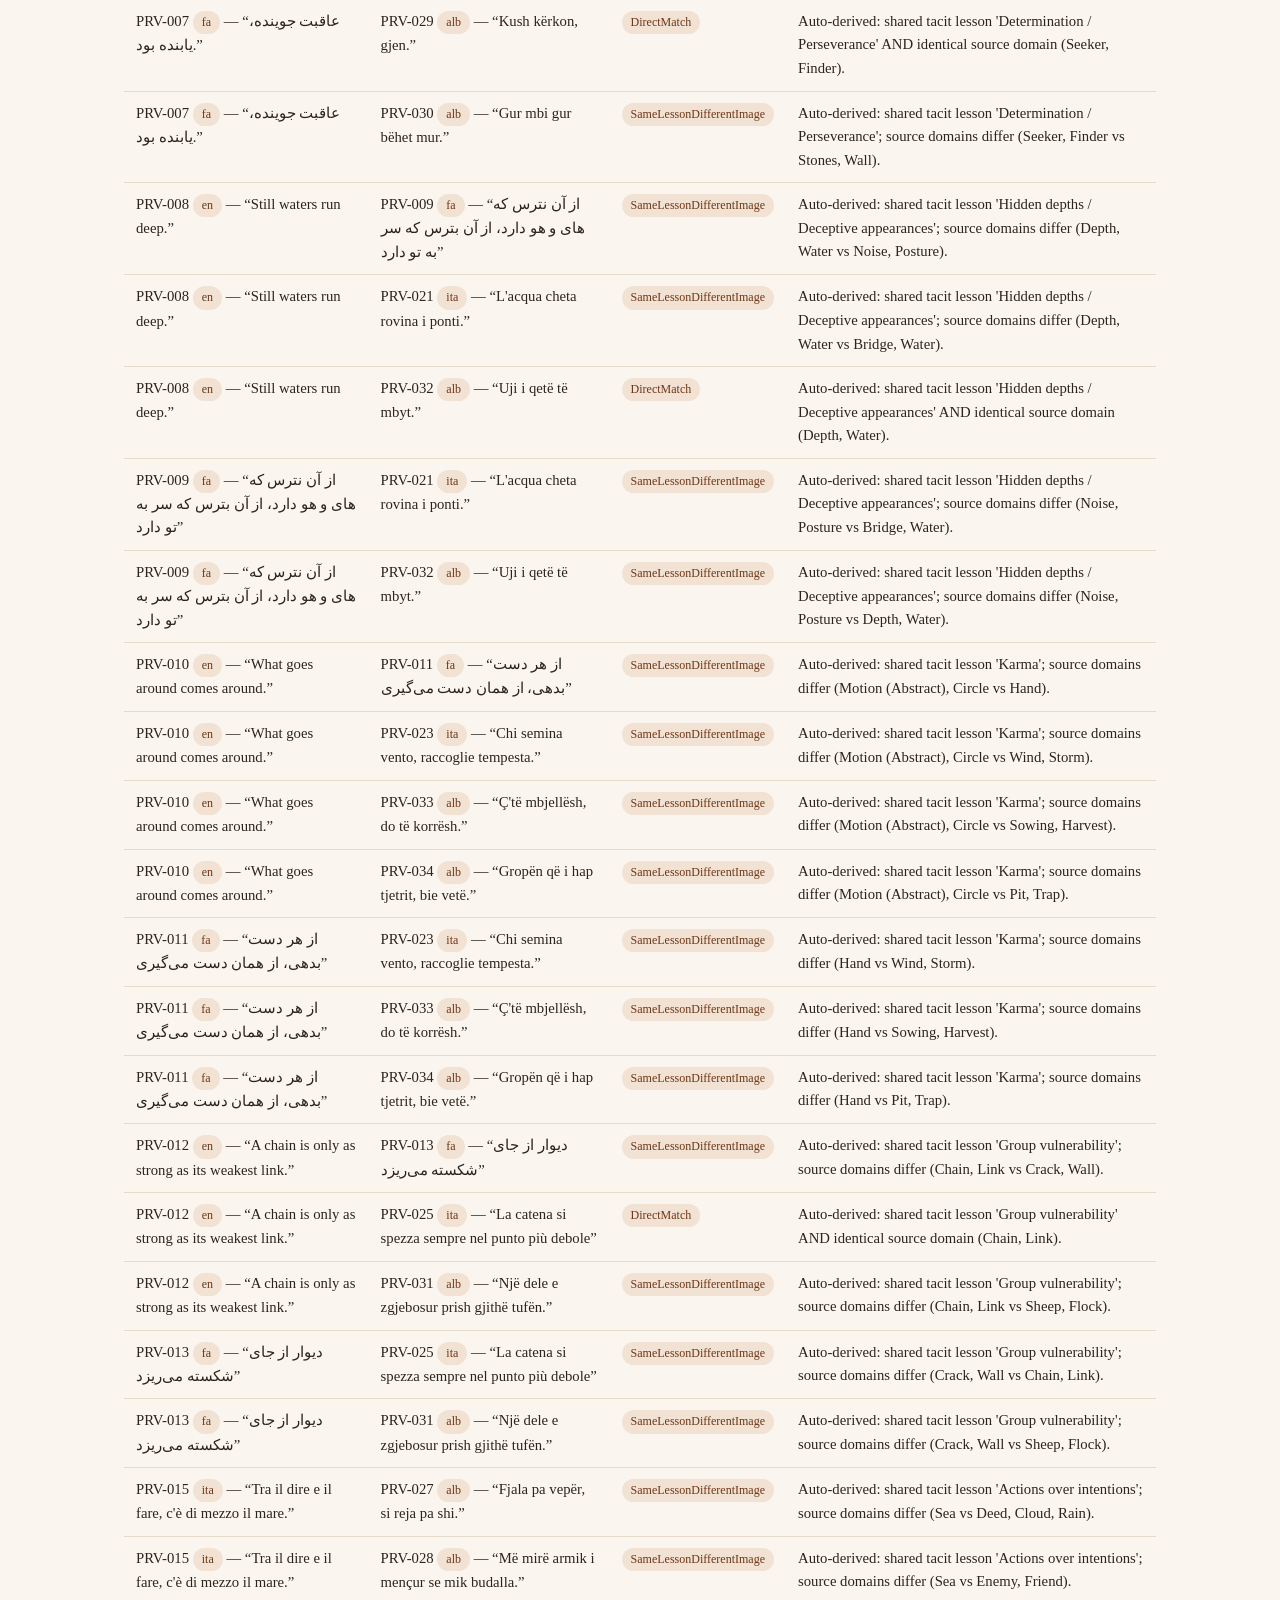
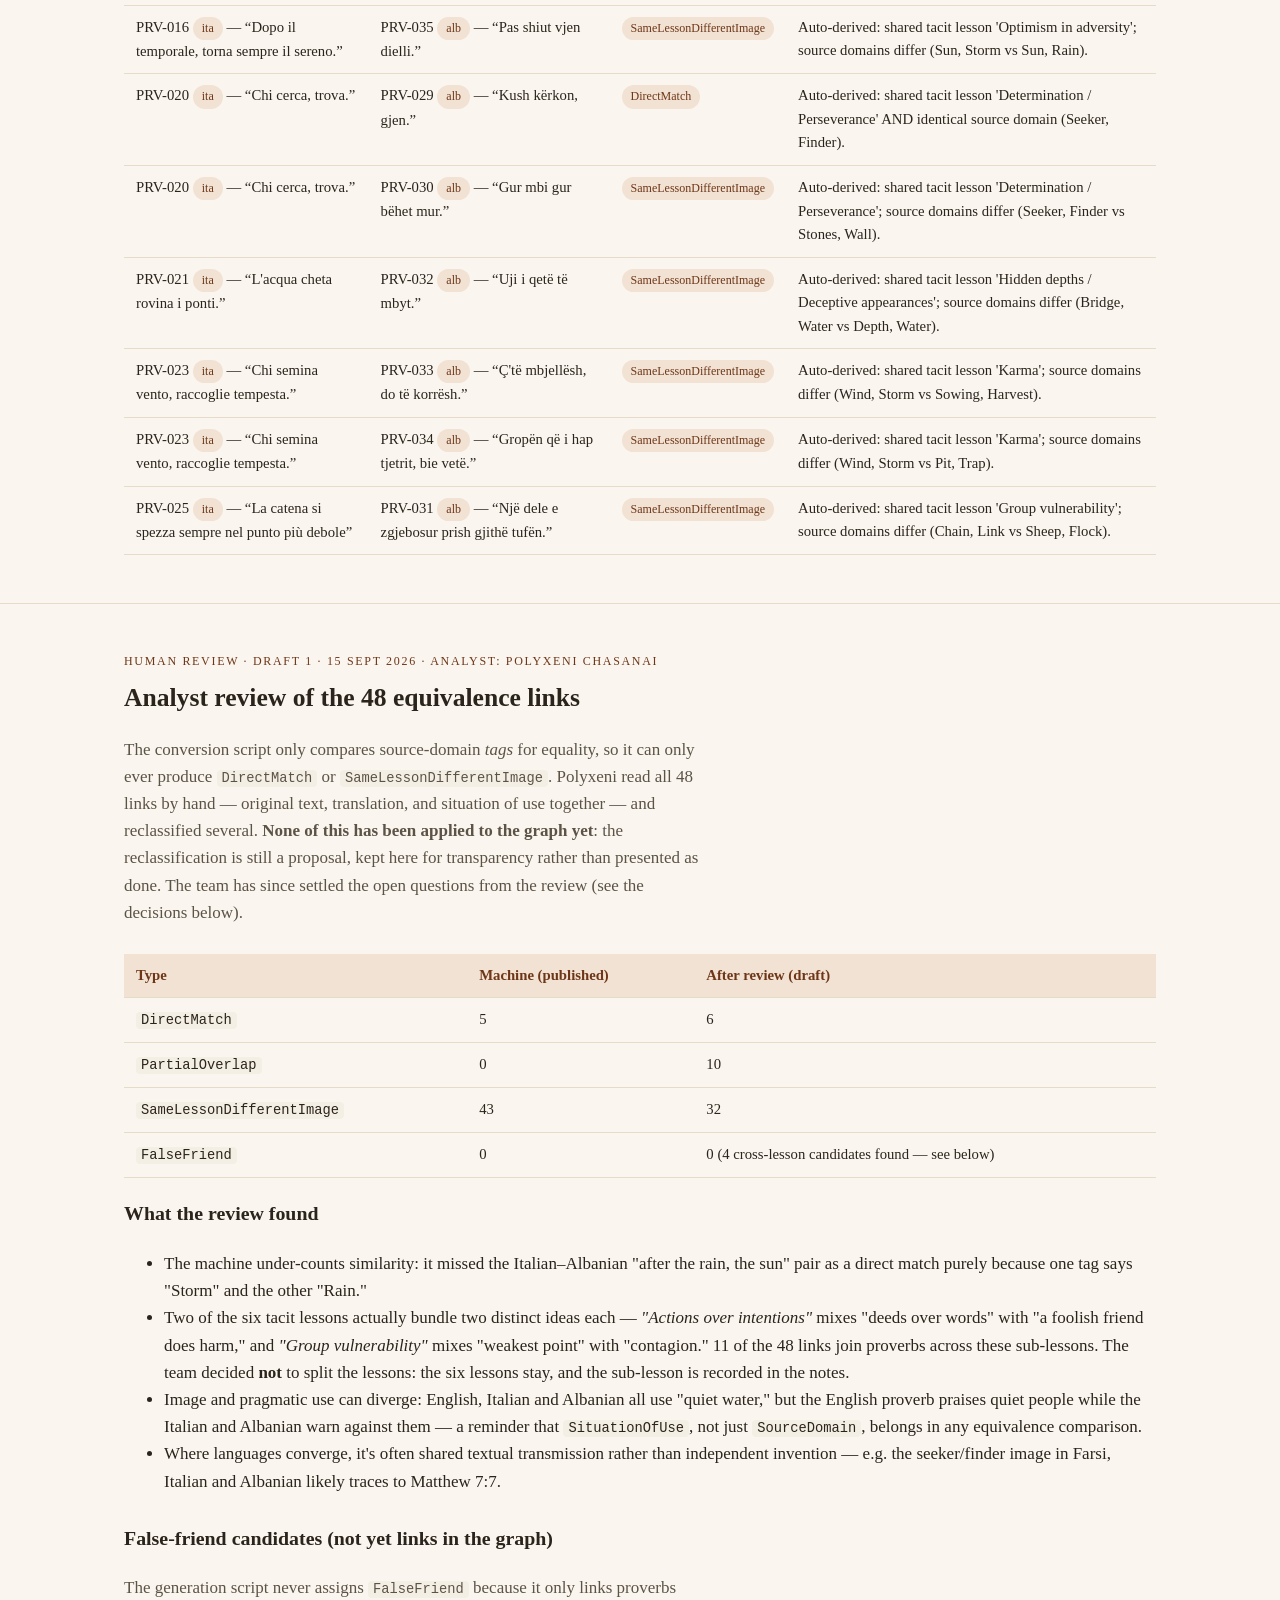
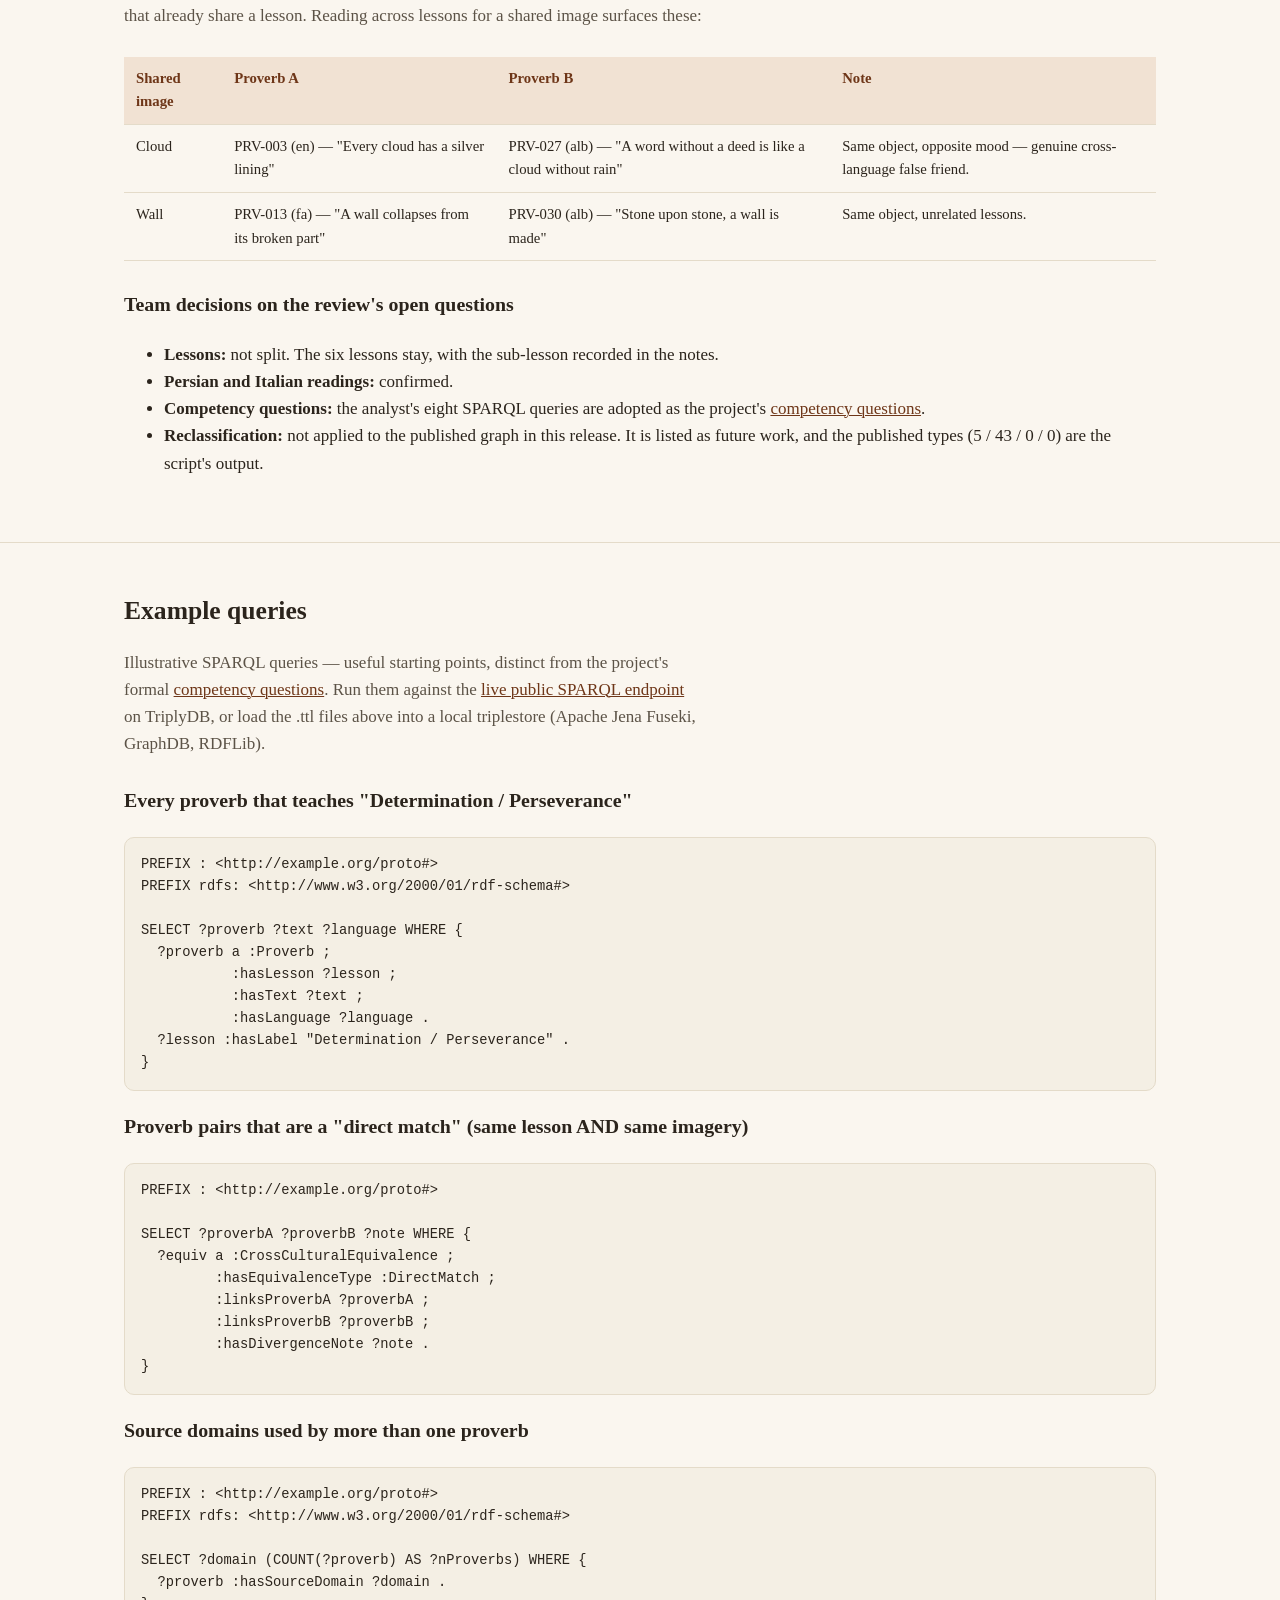
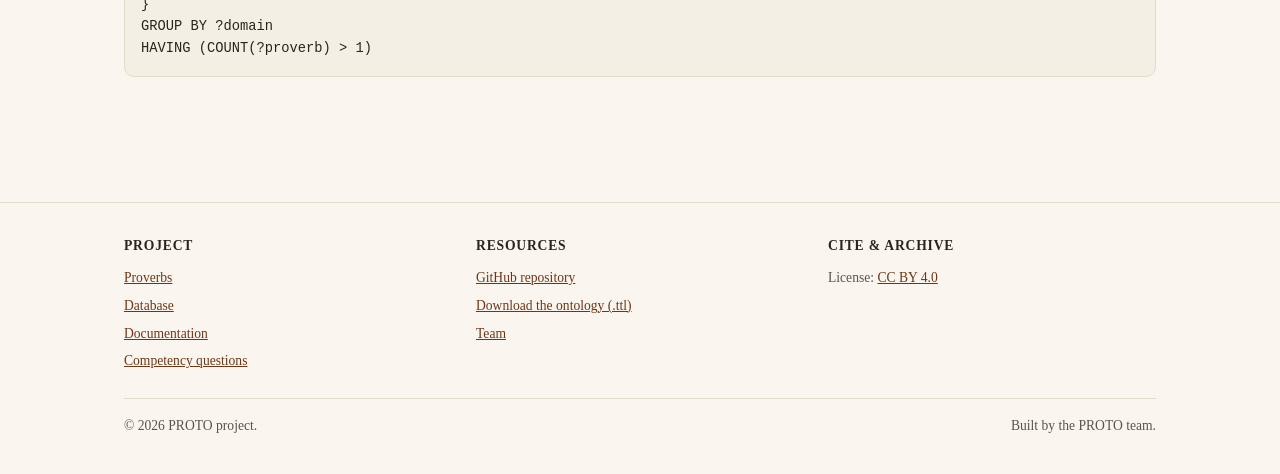
==== commit 24200c15: "clean up part 2" ====
--- a/docs/database.html
+++ b/docs/database.html
@@ -127,12 +127,12 @@
 
     <section id="review">
       <div class="wrap">
-        <p class="section-kicker">Human review · Draft 1 · 15 Sept 2026 · Analyst: Polikseni Hasanaj</p>
+        <p class="section-kicker">Human review · Draft 1 · 15 Sept 2026 · Analyst: Polyxeni Chasanai</p>
         <h2 class="section-title">Analyst review of the 48 equivalence links</h2>
         <p class="section-intro">
           The conversion script only compares source-domain <em>tags</em> for equality, so it
           can only ever produce <code>DirectMatch</code> or <code>SameLessonDifferentImage</code>.
-          Polikseni read all 48 links by hand — original text, translation, and situation of use
+          Polyxeni read all 48 links by hand — original text, translation, and situation of use
           together — and reclassified several. <strong>None of this has been applied to the
           graph yet</strong>: the reclassification is still a proposal, kept here for
           transparency rather than presented as done. The team has since settled the open
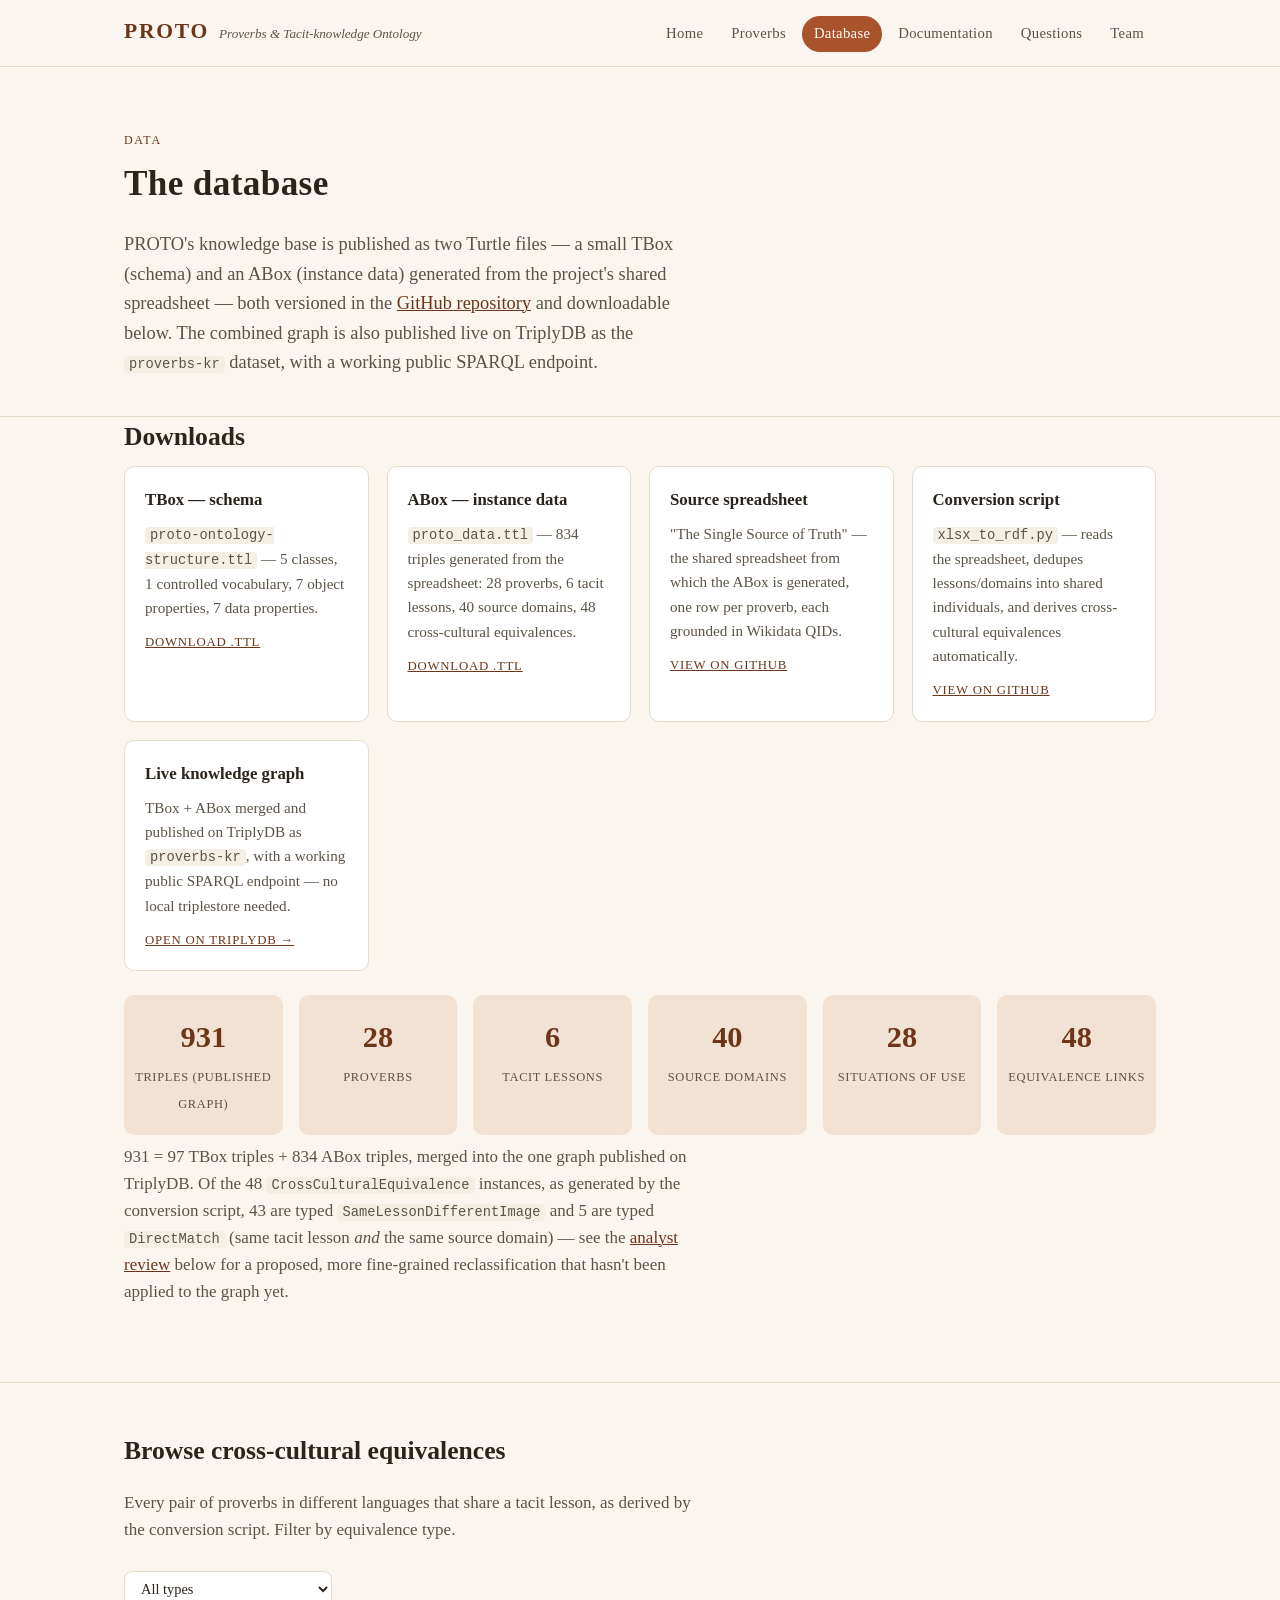
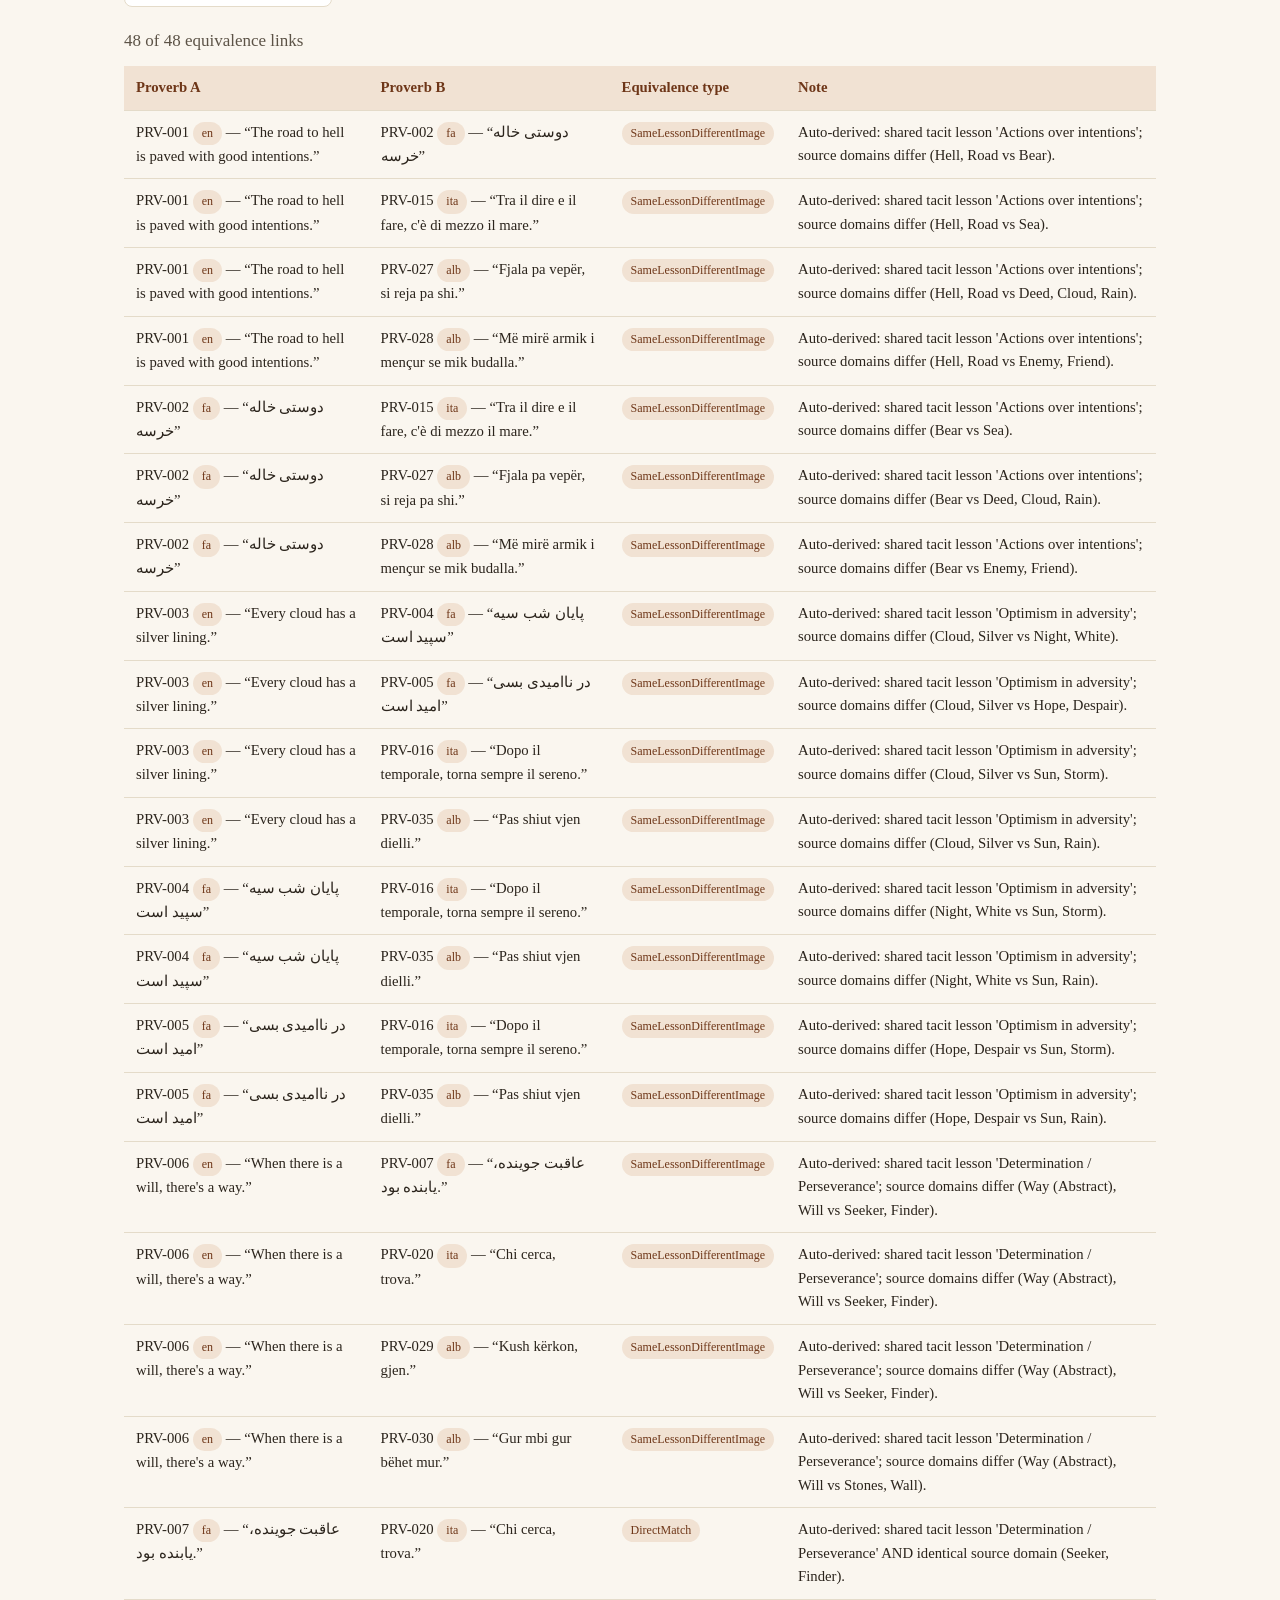
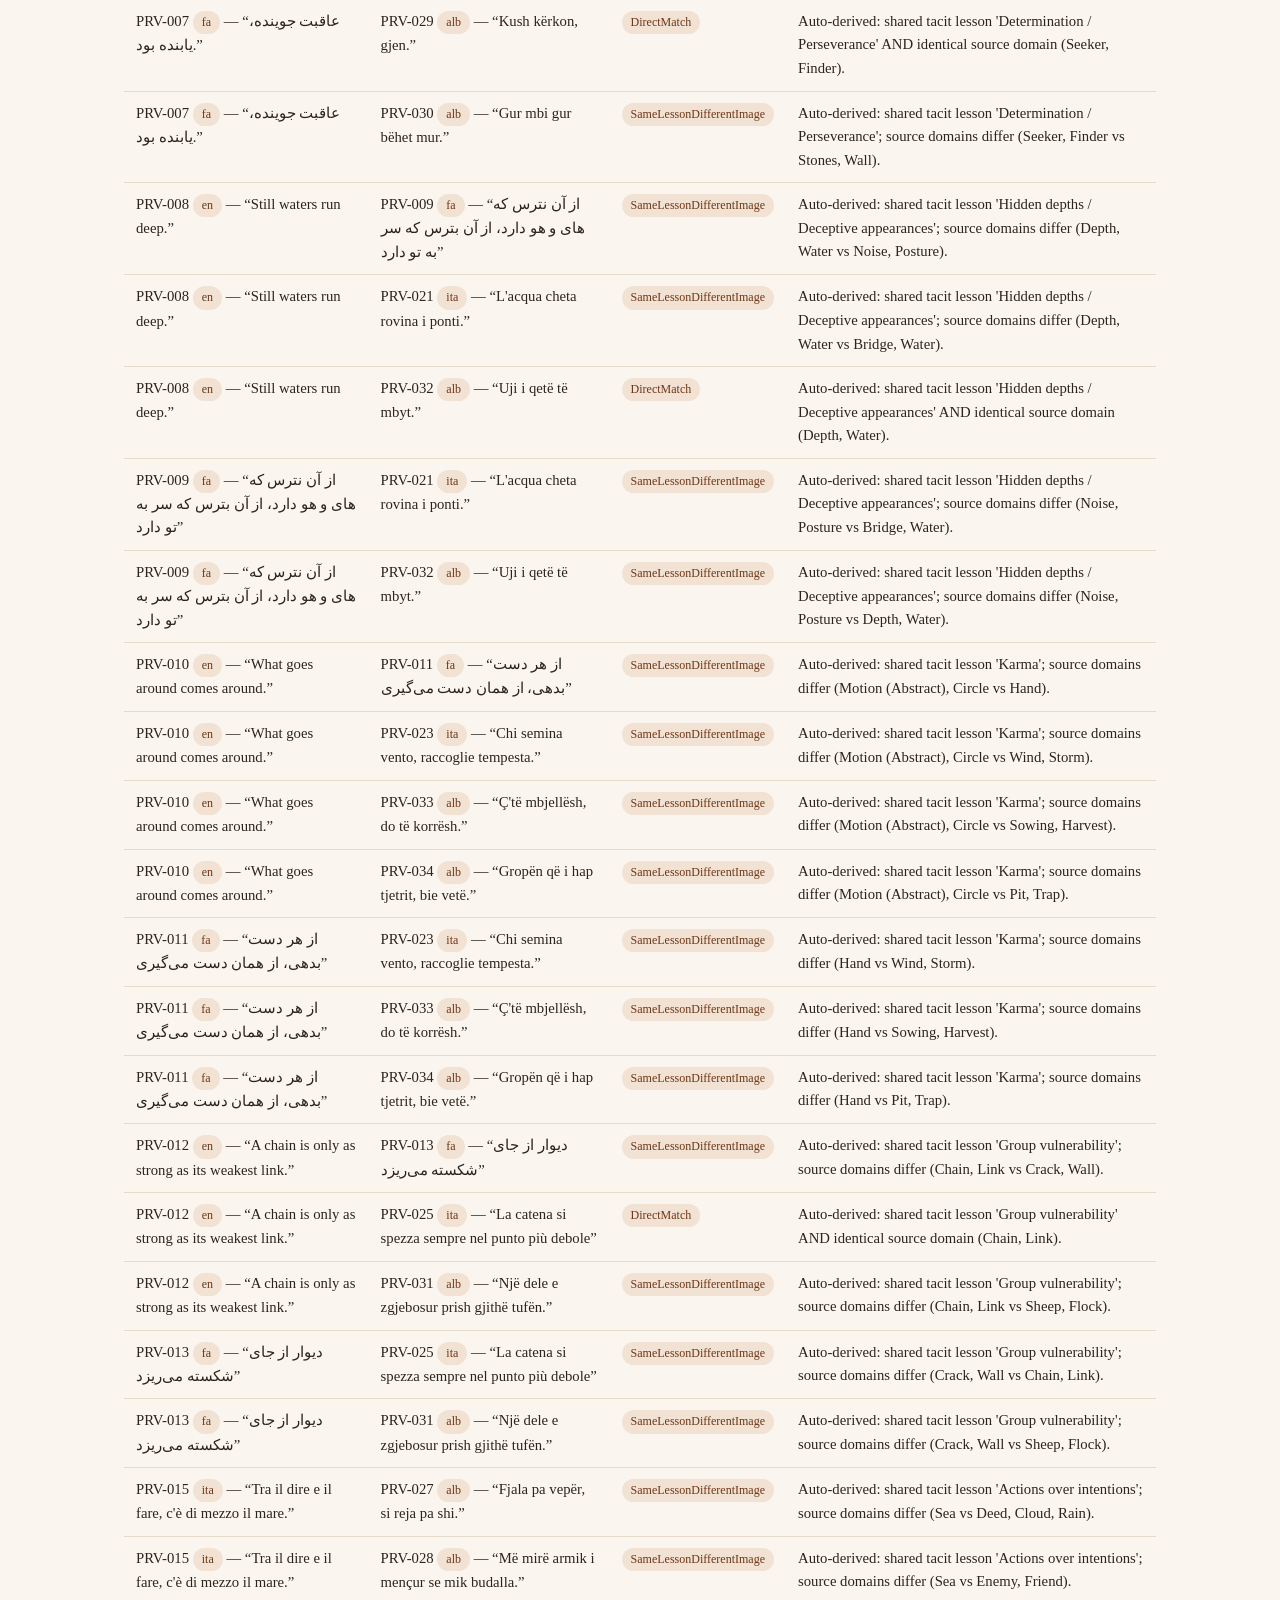
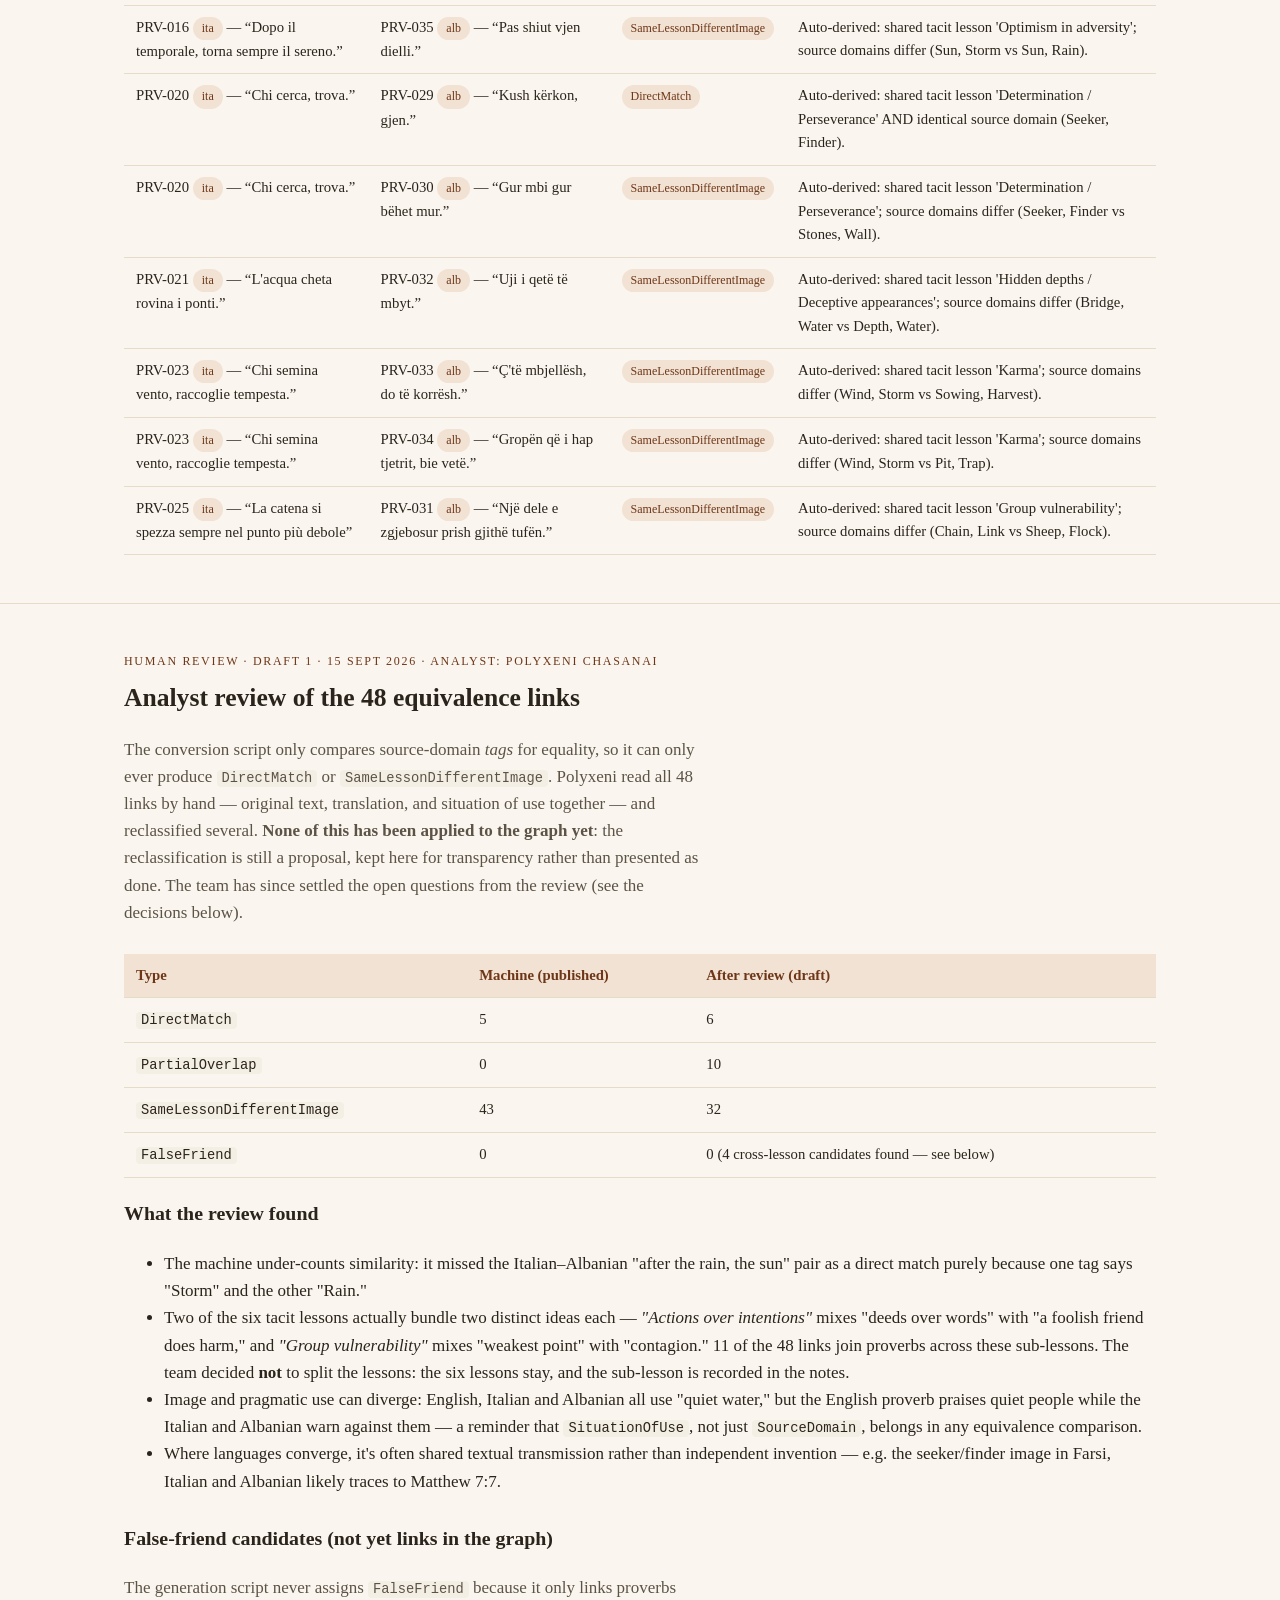
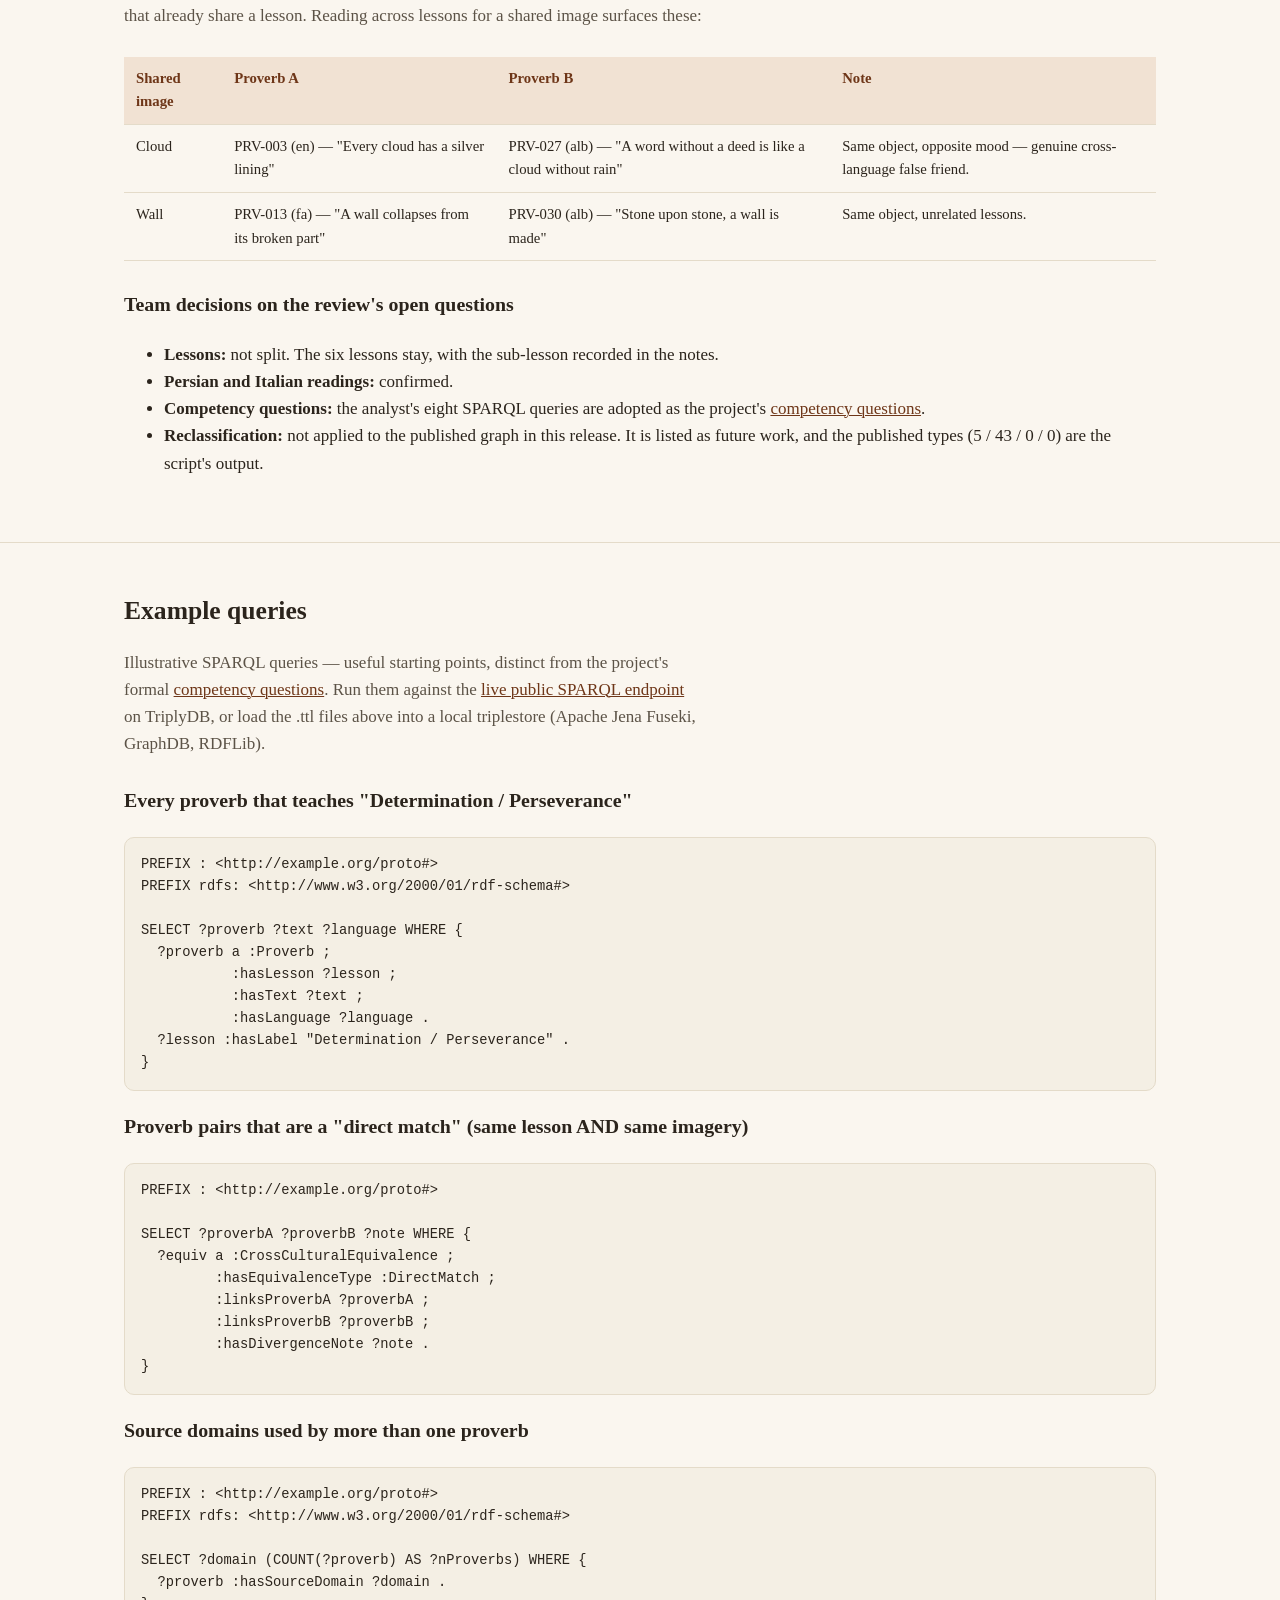
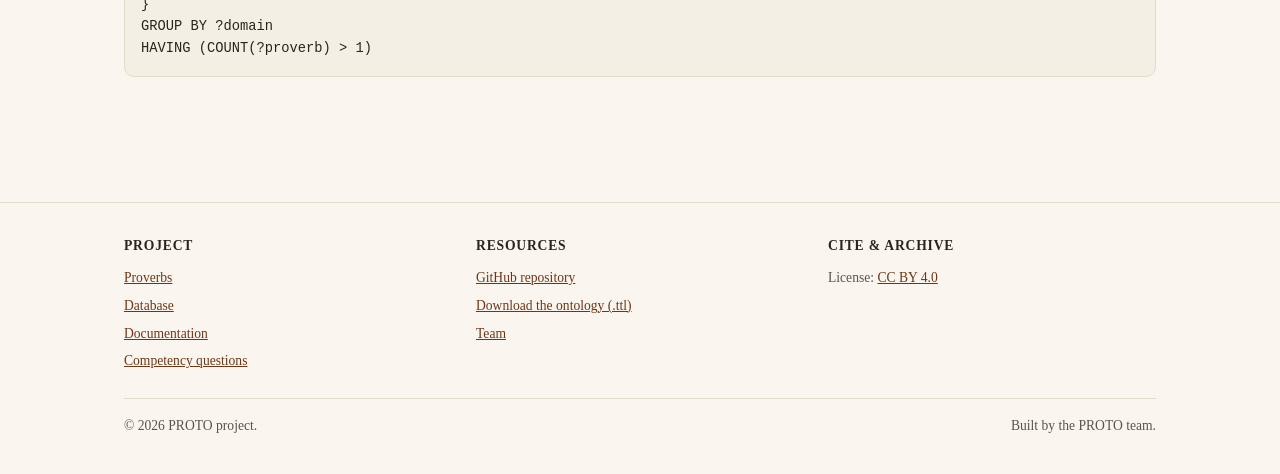
==== commit 2b7c6ac8: "part 1 of claudia's improvements" ====
--- a/docs/database.html
+++ b/docs/database.html
@@ -49,7 +49,7 @@
         <div class="grid">
           <div class="card">
             <h3>TBox — schema</h3>
-            <p><code>proto-ontology-structure.ttl</code> — 5 classes, 1 controlled vocabulary, 6 object properties, 8 data properties.</p>
+            <p><code>proto-ontology-structure.ttl</code> — 5 classes, 1 controlled vocabulary, 7 object properties, 7 data properties.</p>
             <div class="meta"><a href="data/proto-ontology-structure.ttl" download>Download .ttl</a></div>
           </div>
           <div class="card">
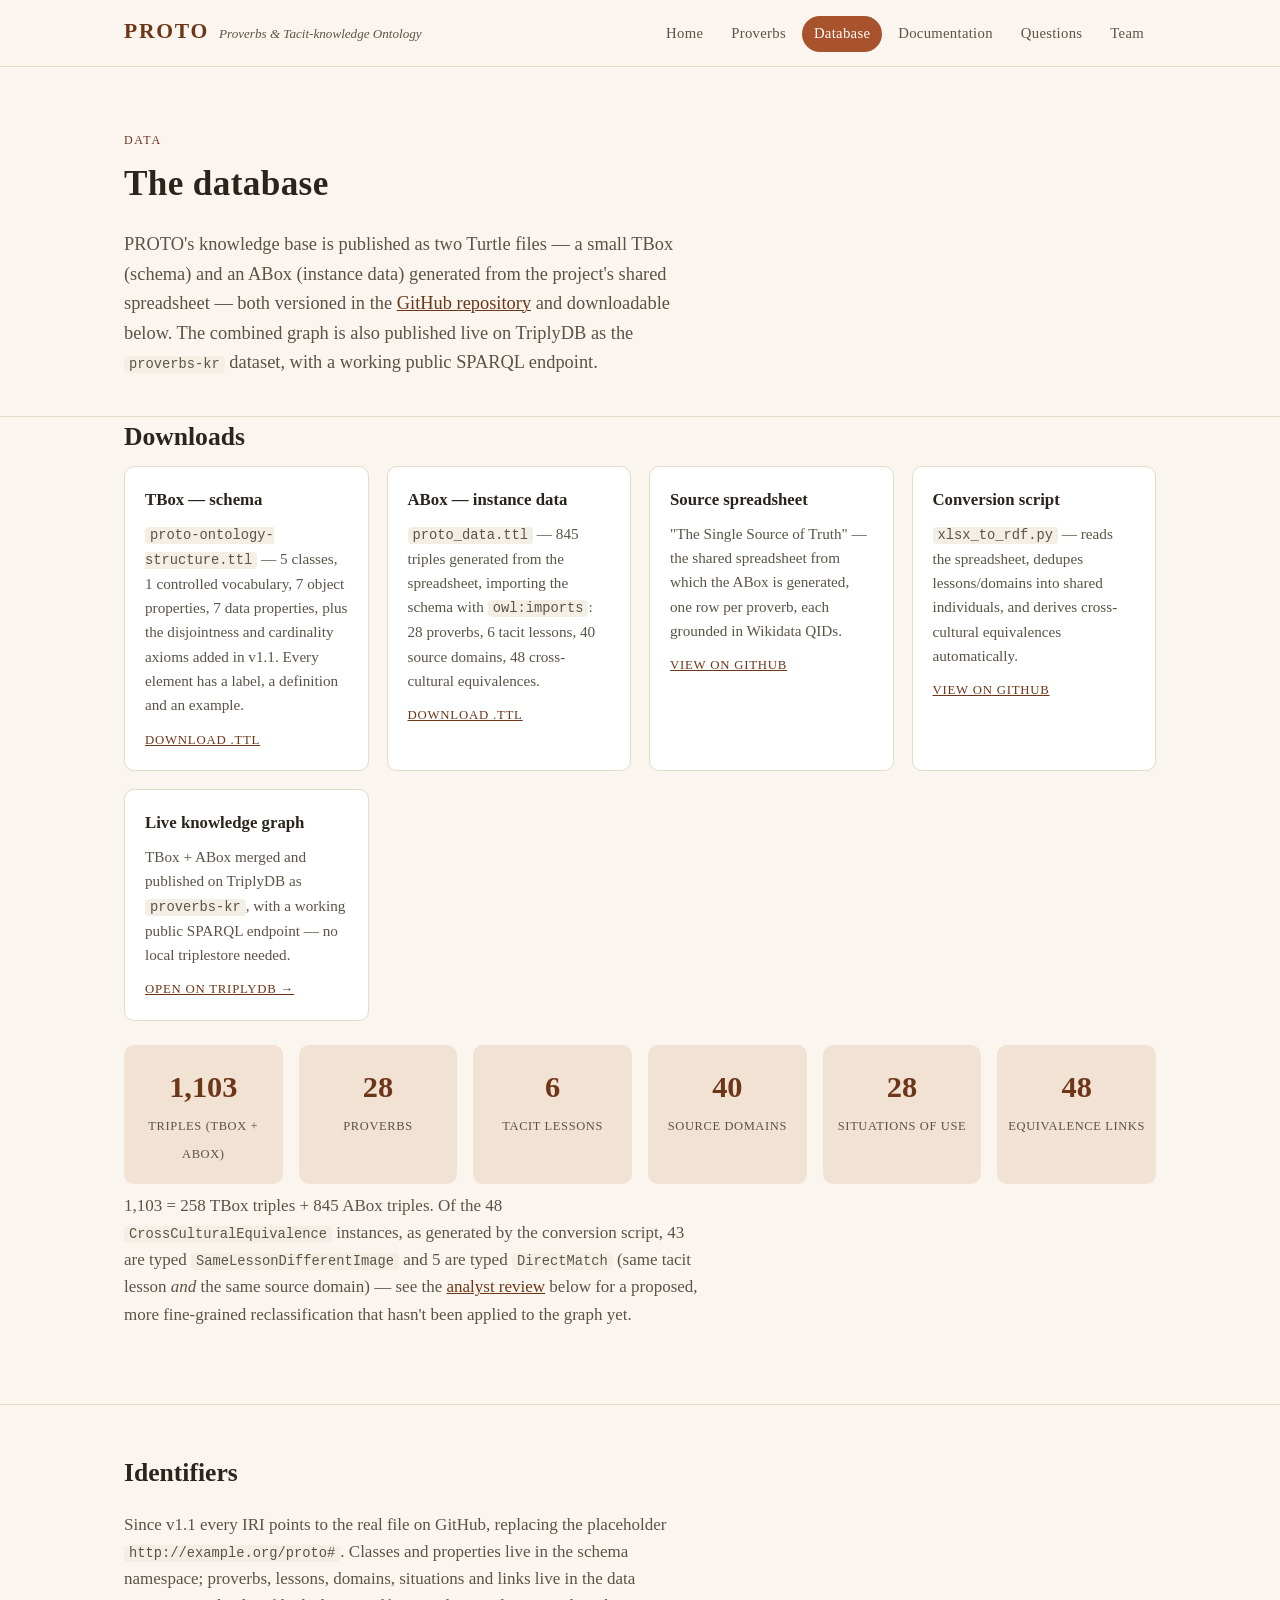
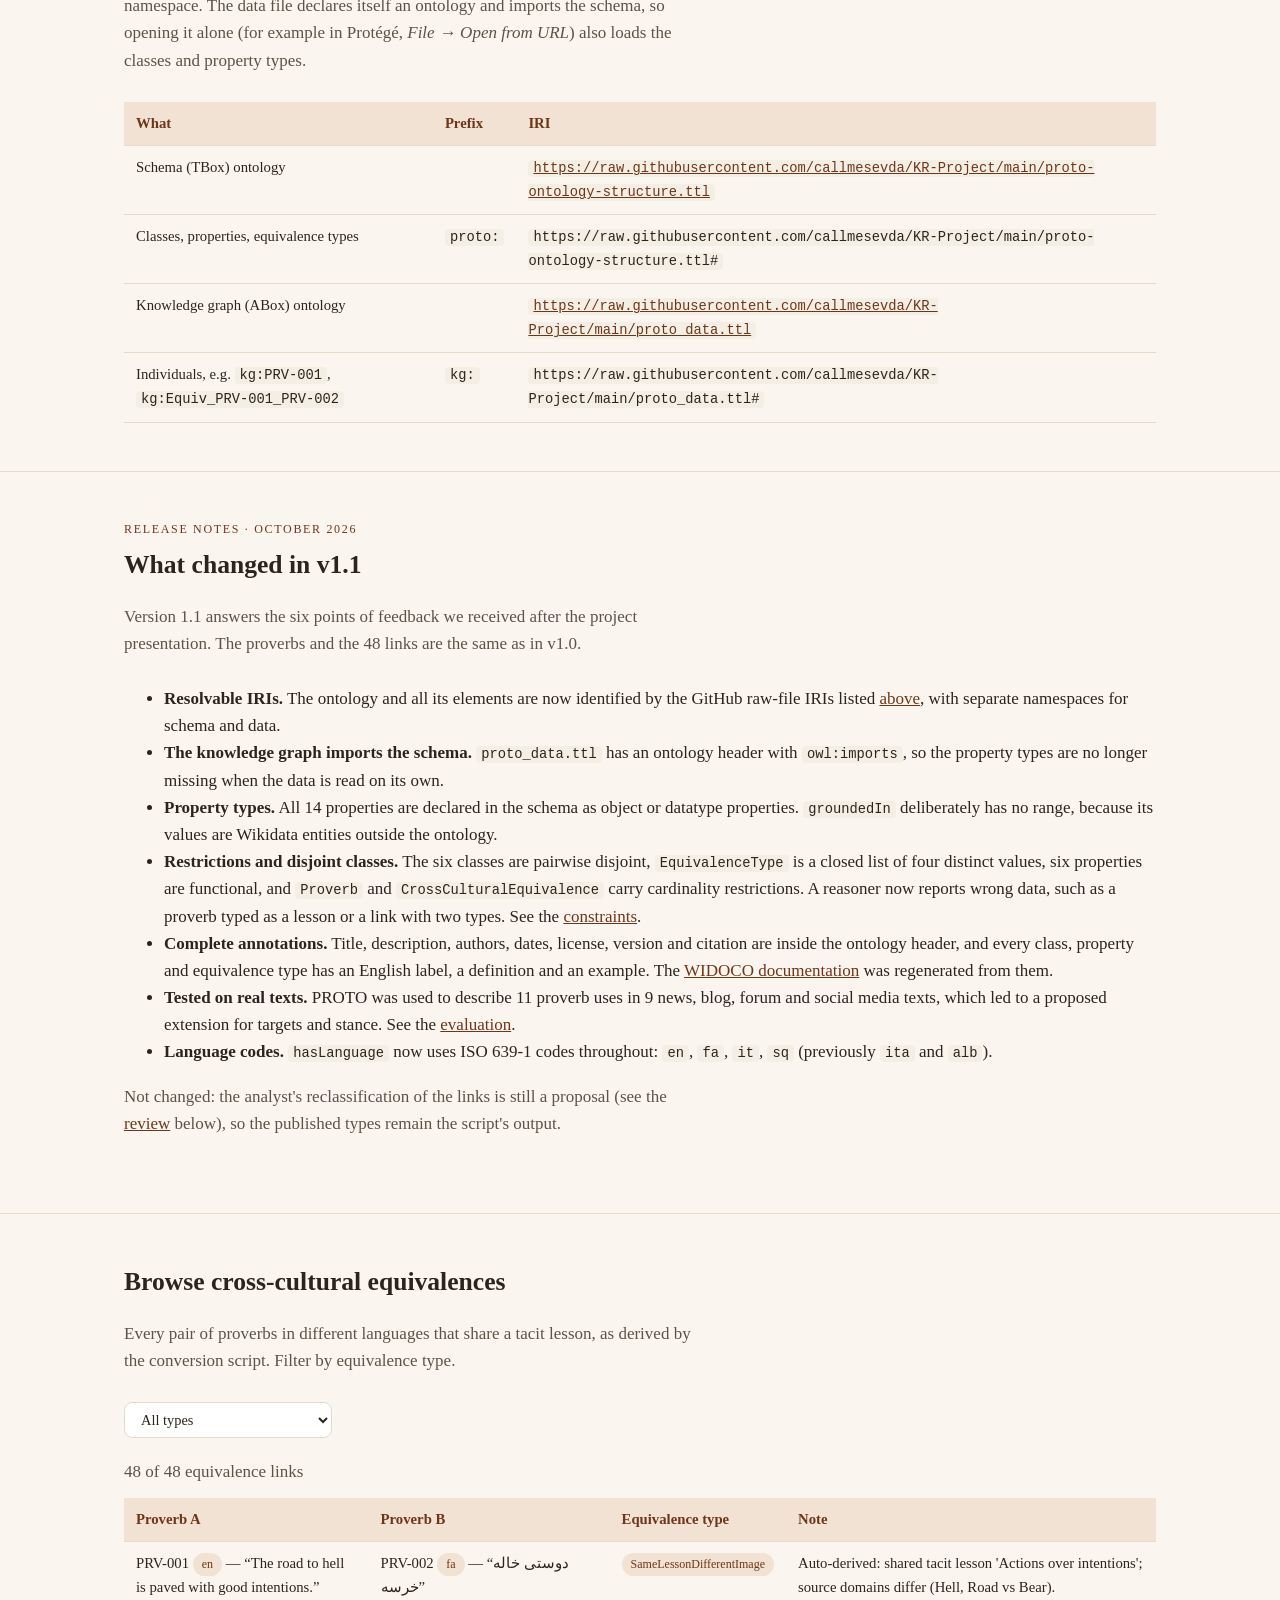
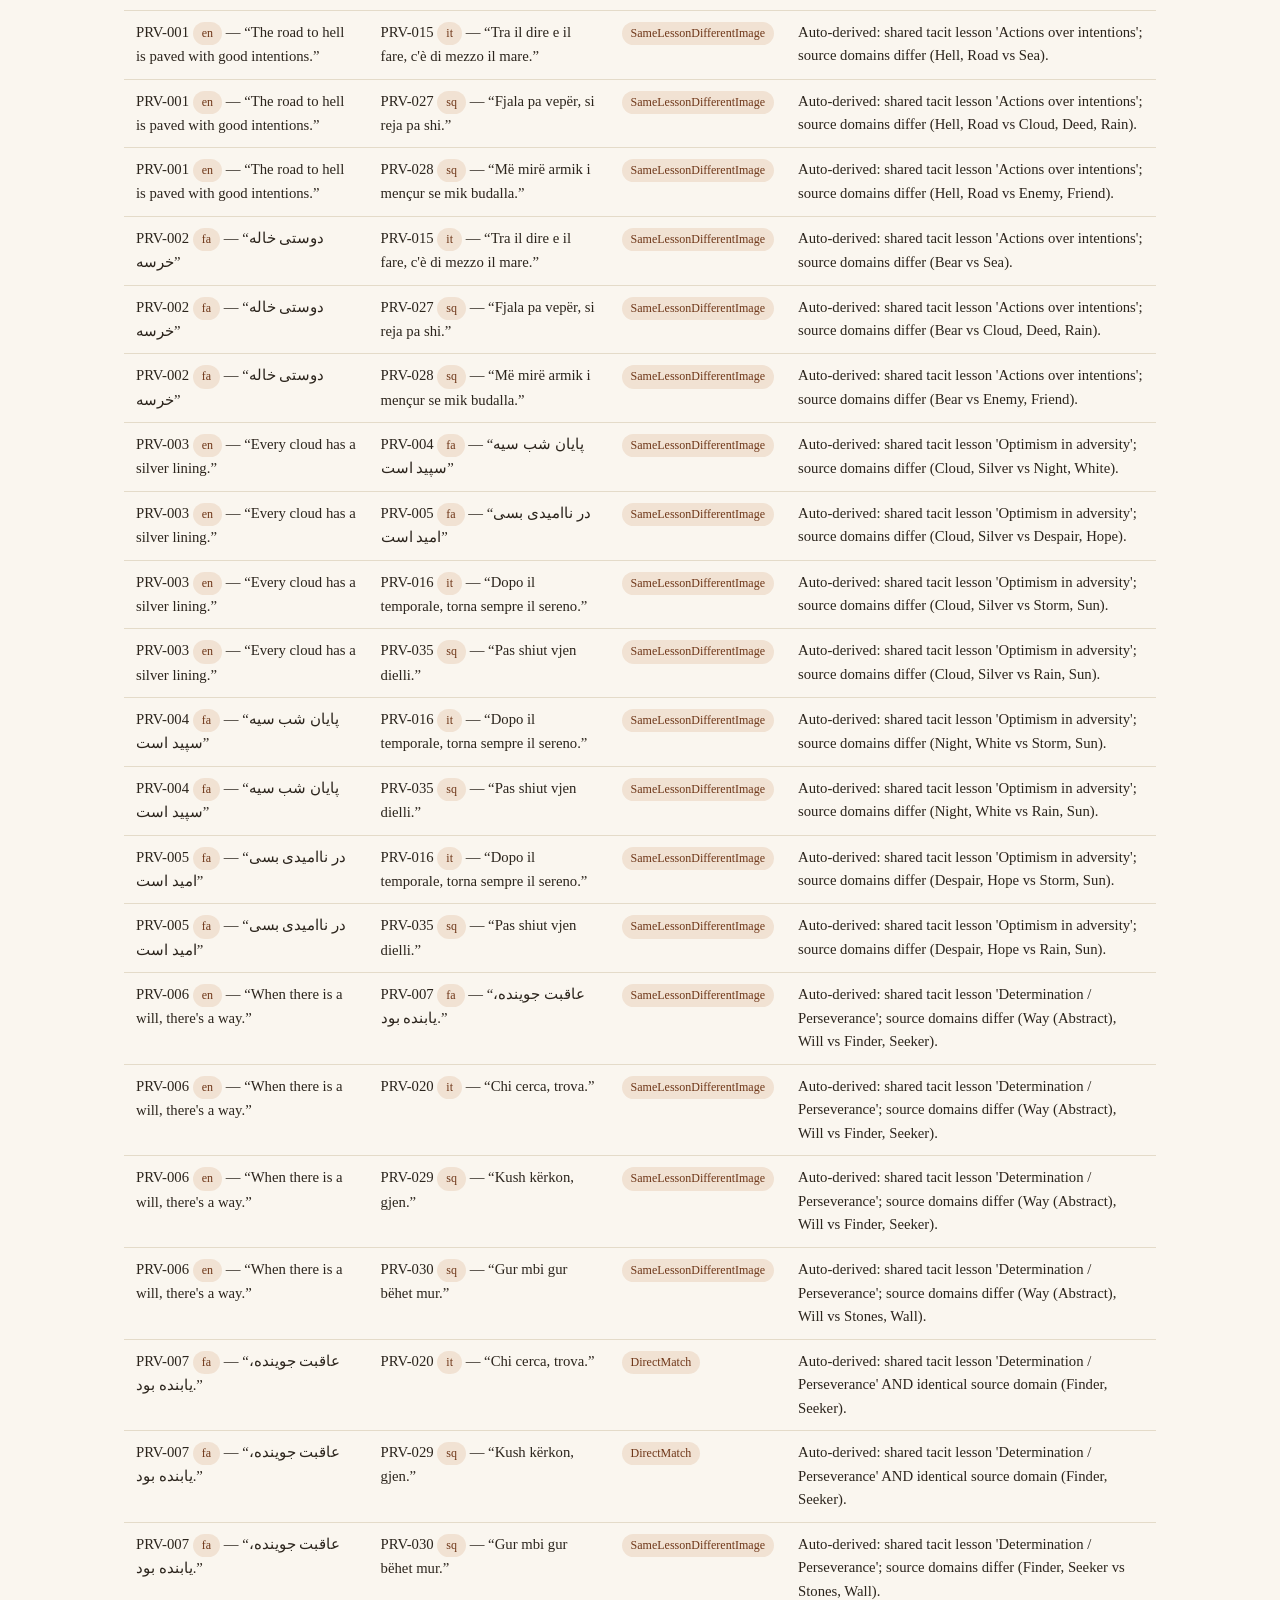
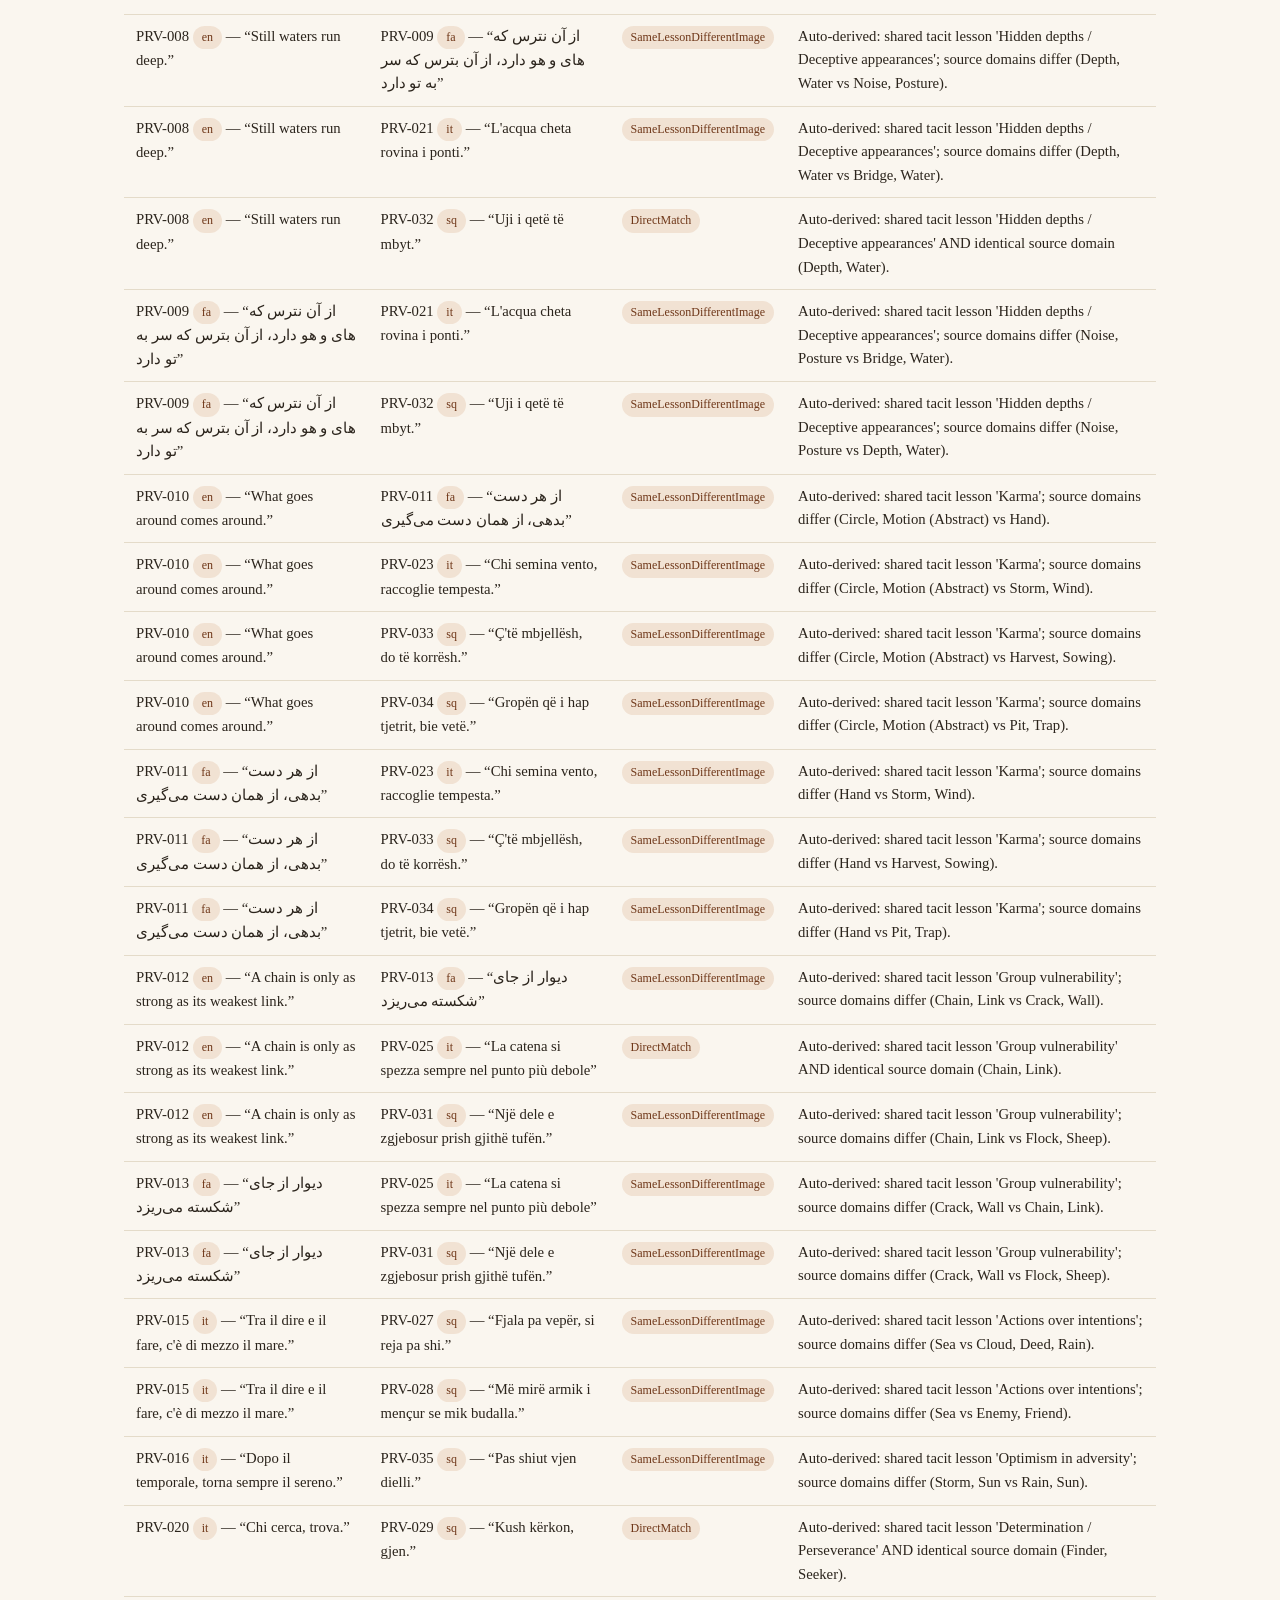
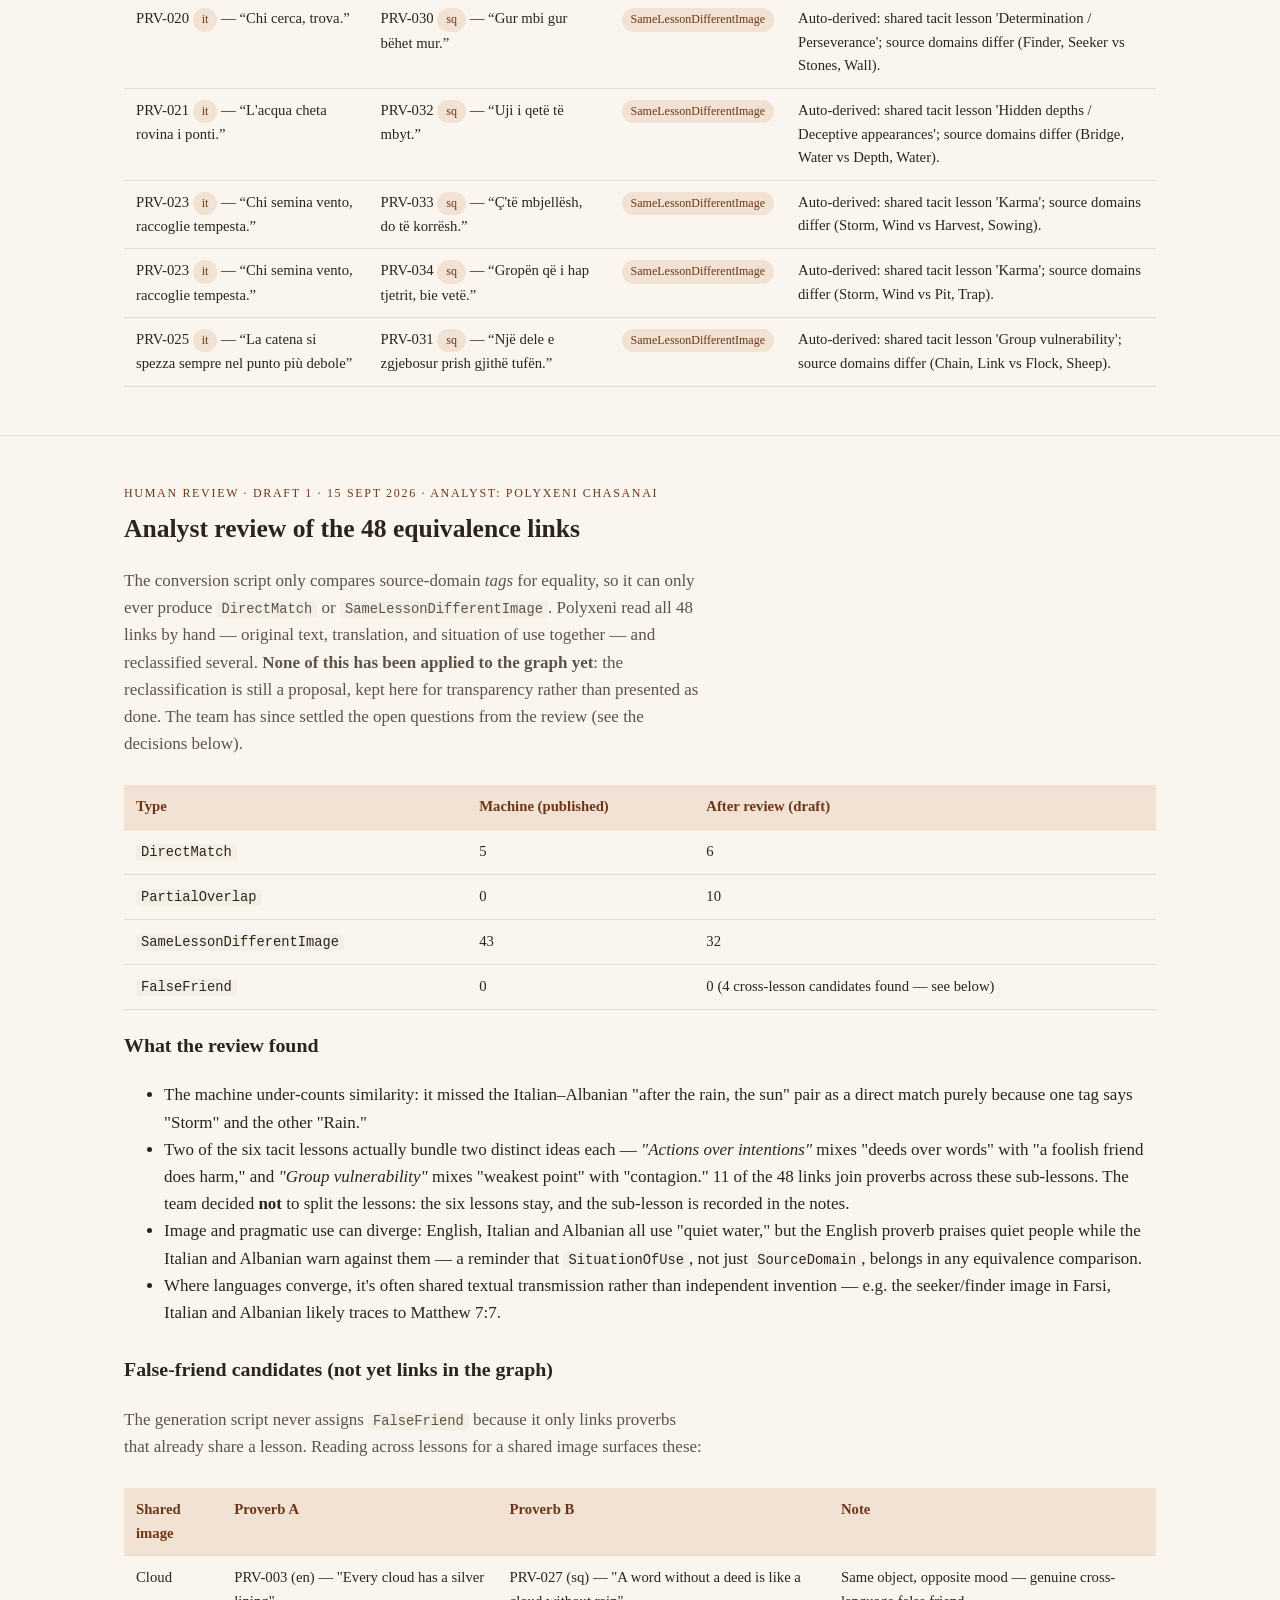
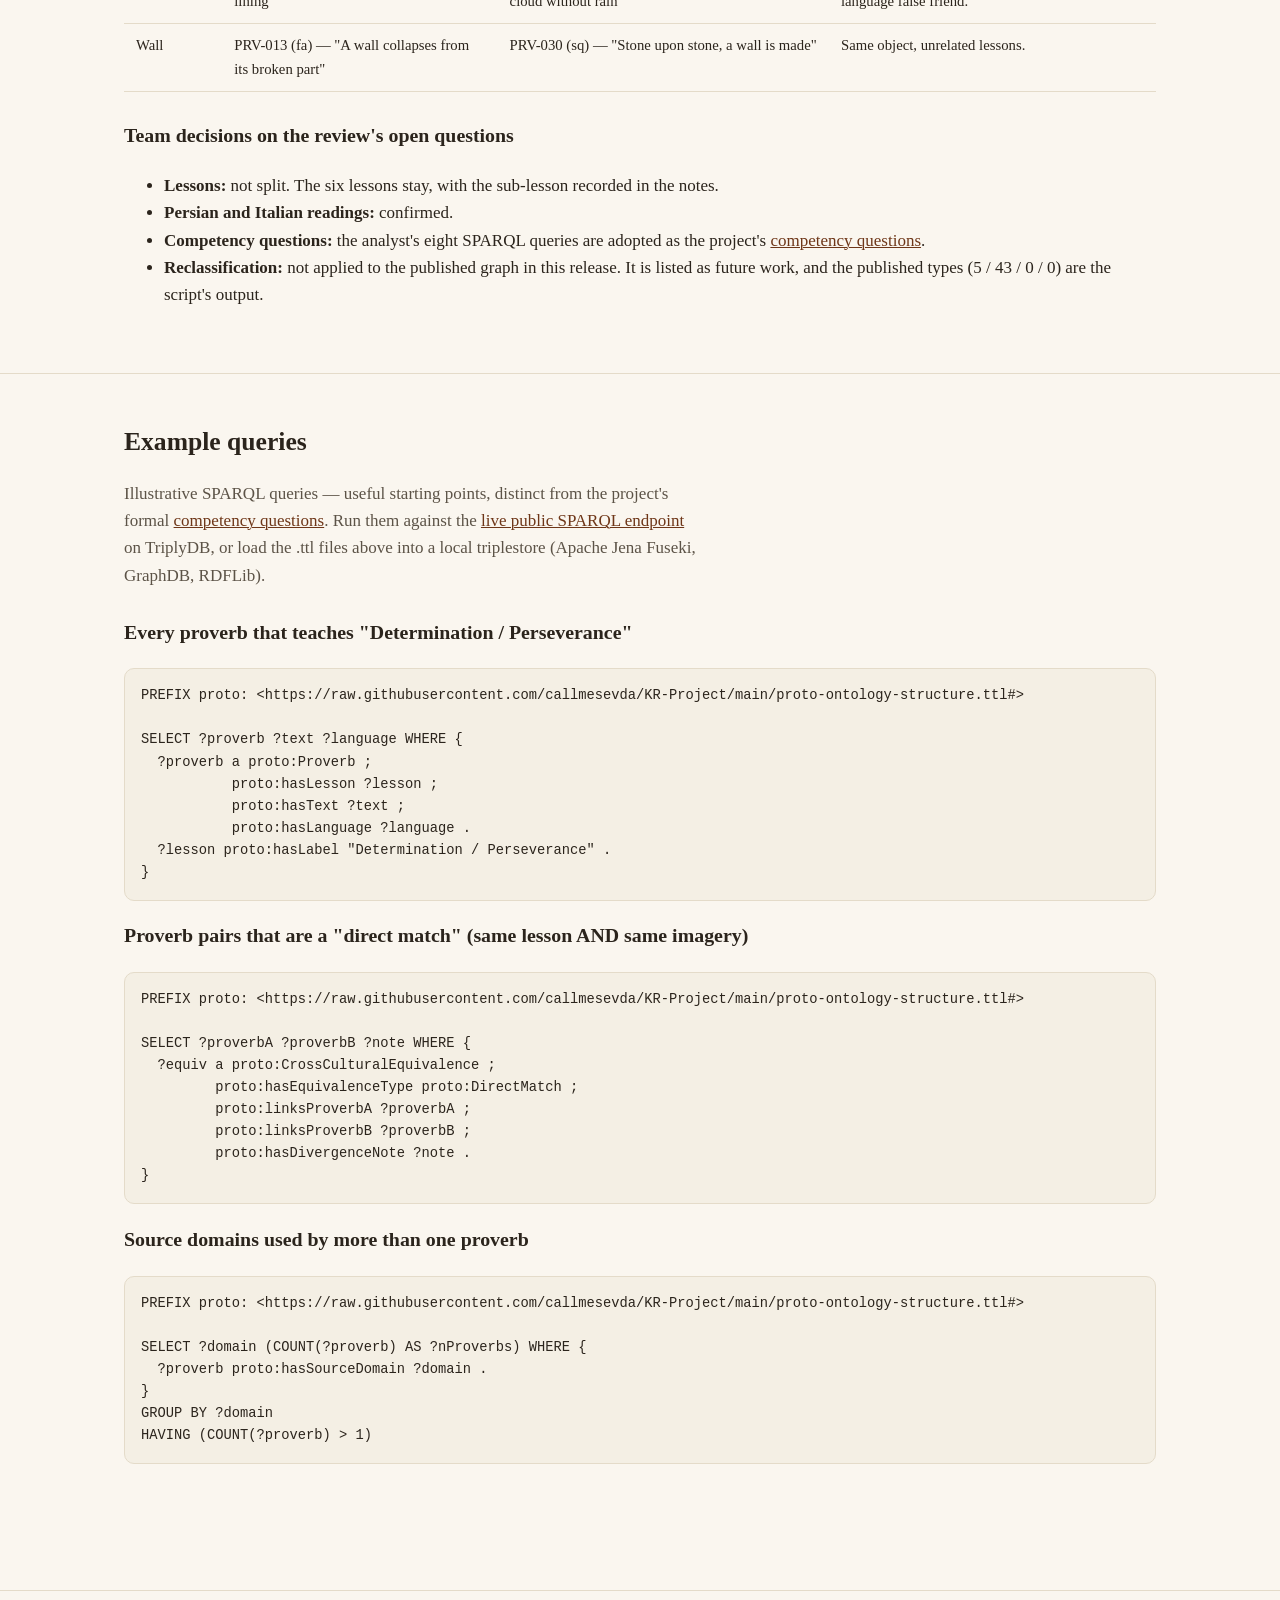
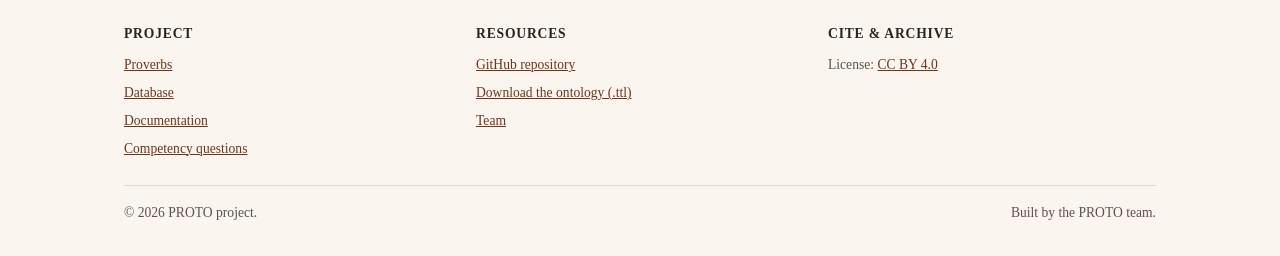
==== commit 49f6b990: "claudia's implementations pt 2" ====
--- a/docs/database.html
+++ b/docs/database.html
@@ -49,12 +49,12 @@
         <div class="grid">
           <div class="card">
             <h3>TBox — schema</h3>
-            <p><code>proto-ontology-structure.ttl</code> — 5 classes, 1 controlled vocabulary, 7 object properties, 7 data properties.</p>
+            <p><code>proto-ontology-structure.ttl</code> — 5 classes, 1 controlled vocabulary, 7 object properties, 7 data properties, plus the disjointness and cardinality axioms added in v1.1. Every element has a label, a definition and an example.</p>
             <div class="meta"><a href="data/proto-ontology-structure.ttl" download>Download .ttl</a></div>
           </div>
           <div class="card">
             <h3>ABox — instance data</h3>
-            <p><code>proto_data.ttl</code> — 834 triples generated from the spreadsheet: 28 proverbs, 6 tacit lessons, 40 source domains, 48 cross-cultural equivalences.</p>
+            <p><code>proto_data.ttl</code> — 845 triples generated from the spreadsheet, importing the schema with <code>owl:imports</code>: 28 proverbs, 6 tacit lessons, 40 source domains, 48 cross-cultural equivalences.</p>
             <div class="meta"><a href="data/proto_data.ttl" download>Download .ttl</a></div>
           </div>
           <div class="card">
@@ -76,7 +76,7 @@
         </div>
 
         <div class="stat-row">
-          <div class="stat"><span class="num">931</span><span class="label">Triples (published graph)</span></div>
+          <div class="stat"><span class="num">1,103</span><span class="label">Triples (TBox + ABox)</span></div>
           <div class="stat"><span class="num">28</span><span class="label">Proverbs</span></div>
           <div class="stat"><span class="num">6</span><span class="label">Tacit lessons</span></div>
           <div class="stat"><span class="num">40</span><span class="label">Source domains</span></div>
@@ -84,12 +84,60 @@
           <div class="stat"><span class="num">48</span><span class="label">Equivalence links</span></div>
         </div>
         <p class="section-intro" style="margin-top:8px;">
-          931 = 97 TBox triples + 834 ABox triples, merged into the one graph published on
-          TriplyDB. Of the 48 <code>CrossCulturalEquivalence</code> instances, as generated by
+          1,103 = 258 TBox triples + 845 ABox triples. Of the 48 <code>CrossCulturalEquivalence</code> instances, as generated by
           the conversion script, 43 are typed <code>SameLessonDifferentImage</code> and 5 are
           typed <code>DirectMatch</code> (same tacit lesson <em>and</em> the same source
           domain) — see the <a href="#review">analyst review</a> below for a proposed, more
           fine-grained reclassification that hasn't been applied to the graph yet.
+        </p>
+      </div>
+    </section>
+
+    <section id="iris">
+      <div class="wrap">
+        <h2 class="section-title">Identifiers</h2>
+        <p class="section-intro">
+          Since v1.1 every IRI points to the real file on GitHub, replacing the placeholder
+          <code>http://example.org/proto#</code>. Classes and properties live in the schema
+          namespace; proverbs, lessons, domains, situations and links live in the data
+          namespace. The data file declares itself an ontology and imports the schema, so
+          opening it alone (for example in Protégé, <em>File → Open from URL</em>) also
+          loads the classes and property types.
+        </p>
+        <div class="table-scroll">
+          <table class="data-table">
+            <thead><tr><th>What</th><th>Prefix</th><th>IRI</th></tr></thead>
+            <tbody>
+              <tr><td>Schema (TBox) ontology</td><td>&nbsp;</td><td><a href="https://raw.githubusercontent.com/callmesevda/KR-Project/main/proto-ontology-structure.ttl" target="_blank" rel="noopener"><code>https://raw.githubusercontent.com/callmesevda/KR-Project/main/proto-ontology-structure.ttl</code></a></td></tr>
+              <tr><td>Classes, properties, equivalence types</td><td><code>proto:</code></td><td><code>https://raw.githubusercontent.com/callmesevda/KR-Project/main/proto-ontology-structure.ttl#</code></td></tr>
+              <tr><td>Knowledge graph (ABox) ontology</td><td>&nbsp;</td><td><a href="https://raw.githubusercontent.com/callmesevda/KR-Project/main/proto_data.ttl" target="_blank" rel="noopener"><code>https://raw.githubusercontent.com/callmesevda/KR-Project/main/proto_data.ttl</code></a></td></tr>
+              <tr><td>Individuals, e.g. <code>kg:PRV-001</code>, <code>kg:Equiv_PRV-001_PRV-002</code></td><td><code>kg:</code></td><td><code>https://raw.githubusercontent.com/callmesevda/KR-Project/main/proto_data.ttl#</code></td></tr>
+            </tbody>
+          </table>
+        </div>
+      </div>
+    </section>
+
+    <section id="v11">
+      <div class="wrap">
+        <p class="section-kicker">Release notes · October 2026</p>
+        <h2 class="section-title">What changed in v1.1</h2>
+        <p class="section-intro">
+          Version 1.1 answers the six points of feedback we received after the project
+          presentation. The proverbs and the 48 links are the same as in v1.0.
+        </p>
+        <ul class="bullets" style="margin-top:8px; gap:12px;">
+          <li><strong>Resolvable IRIs.</strong> The ontology and all its elements are now identified by the GitHub raw-file IRIs listed <a href="#iris">above</a>, with separate namespaces for schema and data.</li>
+          <li><strong>The knowledge graph imports the schema.</strong> <code>proto_data.ttl</code> has an ontology header with <code>owl:imports</code>, so the property types are no longer missing when the data is read on its own.</li>
+          <li><strong>Property types.</strong> All 14 properties are declared in the schema as object or datatype properties. <code>groundedIn</code> deliberately has no range, because its values are Wikidata entities outside the ontology.</li>
+          <li><strong>Restrictions and disjoint classes.</strong> The six classes are pairwise disjoint, <code>EquivalenceType</code> is a closed list of four distinct values, six properties are functional, and <code>Proverb</code> and <code>CrossCulturalEquivalence</code> carry cardinality restrictions. A reasoner now reports wrong data, such as a proverb typed as a lesson or a link with two types. See the <a href="documentation.html#constraints">constraints</a>.</li>
+          <li><strong>Complete annotations.</strong> Title, description, authors, dates, license, version and citation are inside the ontology header, and every class, property and equivalence type has an English label, a definition and an example. The <a href="documentation.html">WIDOCO documentation</a> was regenerated from them.</li>
+          <li><strong>Tested on real texts.</strong> PROTO was used to describe 11 proverb uses in 9 news, blog, forum and social media texts, which led to a proposed extension for targets and stance. See the <a href="questions.html#evaluation">evaluation</a>.</li>
+          <li><strong>Language codes.</strong> <code>hasLanguage</code> now uses ISO 639-1 codes throughout: <code>en</code>, <code>fa</code>, <code>it</code>, <code>sq</code> (previously <code>ita</code> and <code>alb</code>).</li>
+        </ul>
+        <p class="section-intro" style="margin-top:16px;">
+          Not changed: the analyst's reclassification of the links is still a proposal (see the
+          <a href="#review">review</a> below), so the published types remain the script's output.
         </p>
       </div>
     </section>
@@ -165,8 +213,8 @@
           <table class="data-table">
             <thead><tr><th>Shared image</th><th>Proverb A</th><th>Proverb B</th><th>Note</th></tr></thead>
             <tbody>
-              <tr><td>Cloud</td><td>PRV-003 (en) — "Every cloud has a silver lining"</td><td>PRV-027 (alb) — "A word without a deed is like a cloud without rain"</td><td>Same object, opposite mood — genuine cross-language false friend.</td></tr>
-              <tr><td>Wall</td><td>PRV-013 (fa) — "A wall collapses from its broken part"</td><td>PRV-030 (alb) — "Stone upon stone, a wall is made"</td><td>Same object, unrelated lessons.</td></tr>
+              <tr><td>Cloud</td><td>PRV-003 (en) — "Every cloud has a silver lining"</td><td>PRV-027 (sq) — "A word without a deed is like a cloud without rain"</td><td>Same object, opposite mood — genuine cross-language false friend.</td></tr>
+              <tr><td>Wall</td><td>PRV-013 (fa) — "A wall collapses from its broken part"</td><td>PRV-030 (sq) — "Stone upon stone, a wall is made"</td><td>Same object, unrelated lessons.</td></tr>
             </tbody>
           </table>
         </div>
@@ -193,34 +241,32 @@
         </p>
 
         <h3>Every proverb that teaches "Determination / Perseverance"</h3>
-        <pre><code>PREFIX : &lt;http://example.org/proto#&gt;
-PREFIX rdfs: &lt;http://www.w3.org/2000/01/rdf-schema#&gt;
+        <pre><code>PREFIX proto: &lt;https://raw.githubusercontent.com/callmesevda/KR-Project/main/proto-ontology-structure.ttl#&gt;
 
 SELECT ?proverb ?text ?language WHERE {
-  ?proverb a :Proverb ;
-           :hasLesson ?lesson ;
-           :hasText ?text ;
-           :hasLanguage ?language .
-  ?lesson :hasLabel "Determination / Perseverance" .
+  ?proverb a proto:Proverb ;
+           proto:hasLesson ?lesson ;
+           proto:hasText ?text ;
+           proto:hasLanguage ?language .
+  ?lesson proto:hasLabel "Determination / Perseverance" .
 }</code></pre>
 
         <h3>Proverb pairs that are a "direct match" (same lesson AND same imagery)</h3>
-        <pre><code>PREFIX : &lt;http://example.org/proto#&gt;
+        <pre><code>PREFIX proto: &lt;https://raw.githubusercontent.com/callmesevda/KR-Project/main/proto-ontology-structure.ttl#&gt;
 
 SELECT ?proverbA ?proverbB ?note WHERE {
-  ?equiv a :CrossCulturalEquivalence ;
-         :hasEquivalenceType :DirectMatch ;
-         :linksProverbA ?proverbA ;
-         :linksProverbB ?proverbB ;
-         :hasDivergenceNote ?note .
+  ?equiv a proto:CrossCulturalEquivalence ;
+         proto:hasEquivalenceType proto:DirectMatch ;
+         proto:linksProverbA ?proverbA ;
+         proto:linksProverbB ?proverbB ;
+         proto:hasDivergenceNote ?note .
 }</code></pre>
 
         <h3>Source domains used by more than one proverb</h3>
-        <pre><code>PREFIX : &lt;http://example.org/proto#&gt;
-PREFIX rdfs: &lt;http://www.w3.org/2000/01/rdf-schema#&gt;
+        <pre><code>PREFIX proto: &lt;https://raw.githubusercontent.com/callmesevda/KR-Project/main/proto-ontology-structure.ttl#&gt;
 
 SELECT ?domain (COUNT(?proverb) AS ?nProverbs) WHERE {
-  ?proverb :hasSourceDomain ?domain .
+  ?proverb proto:hasSourceDomain ?domain .
 }
 GROUP BY ?domain
 HAVING (COUNT(?proverb) &gt; 1)</code></pre>
